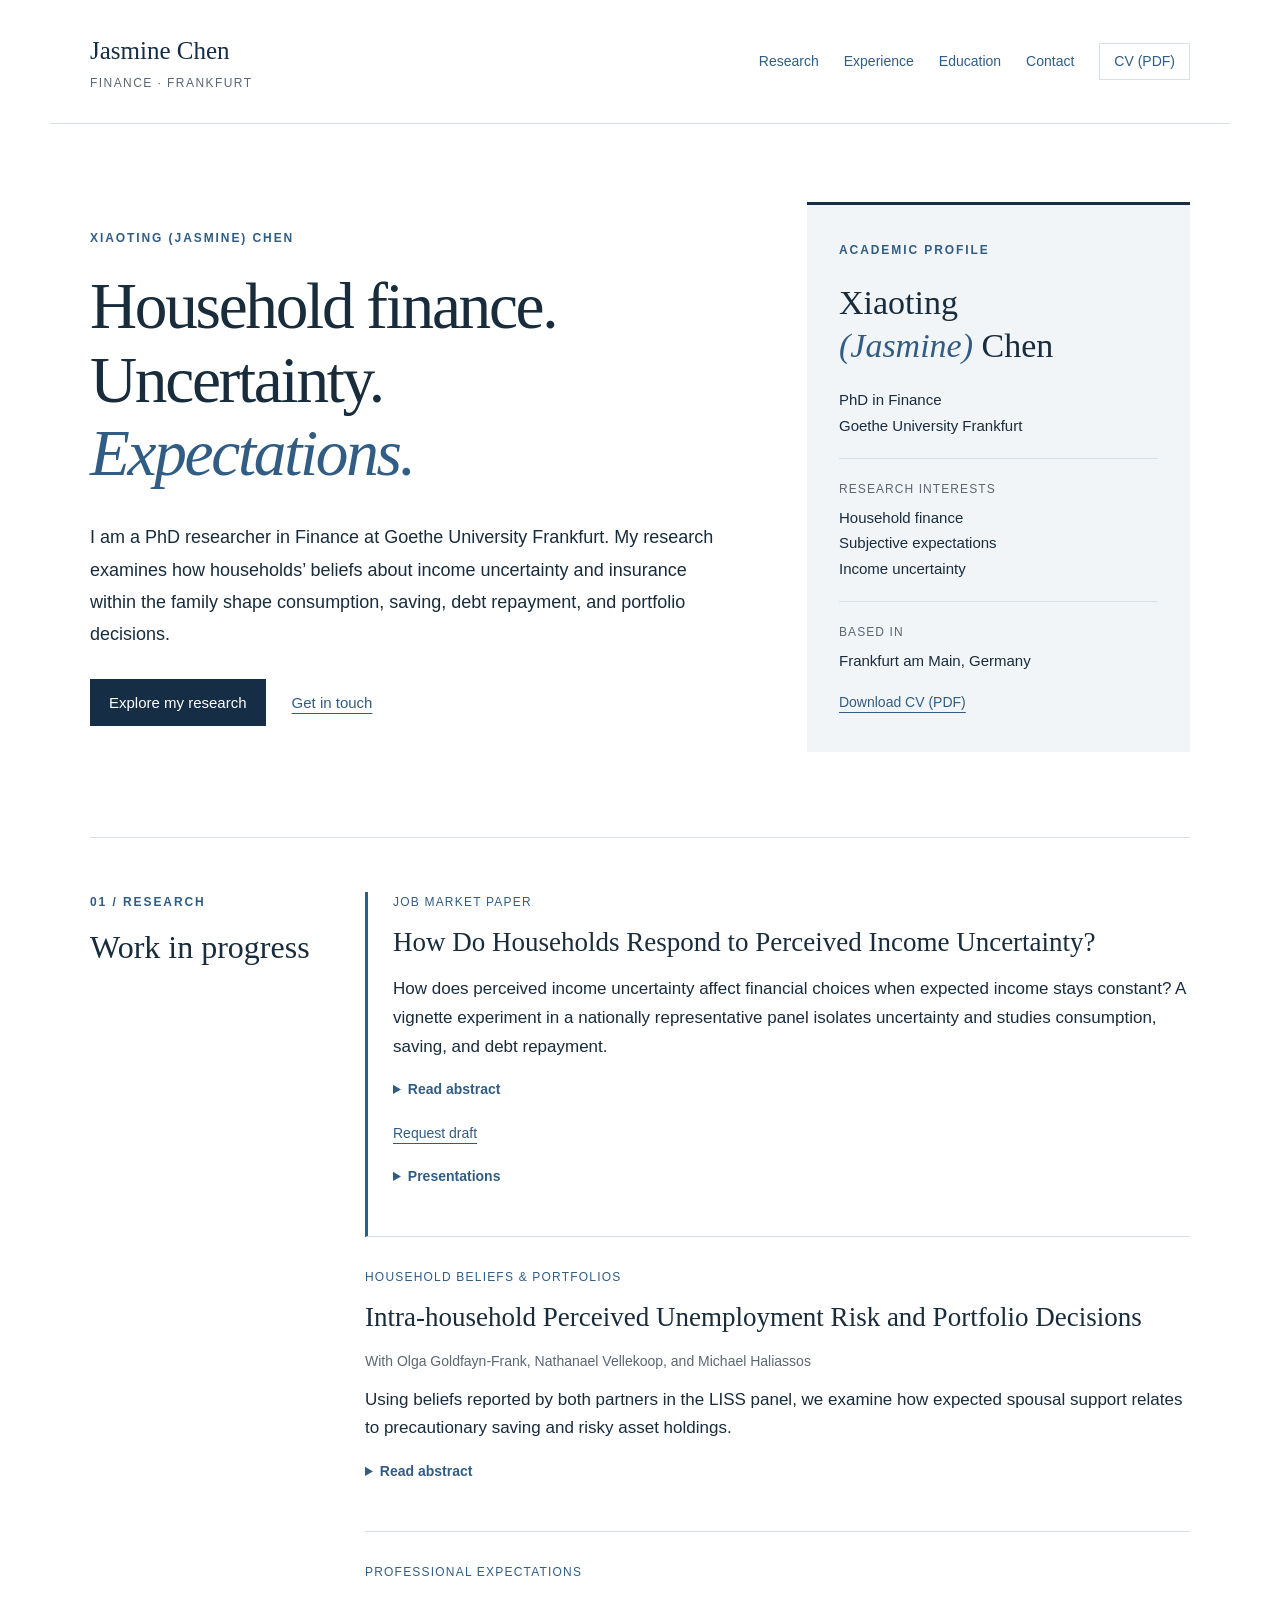
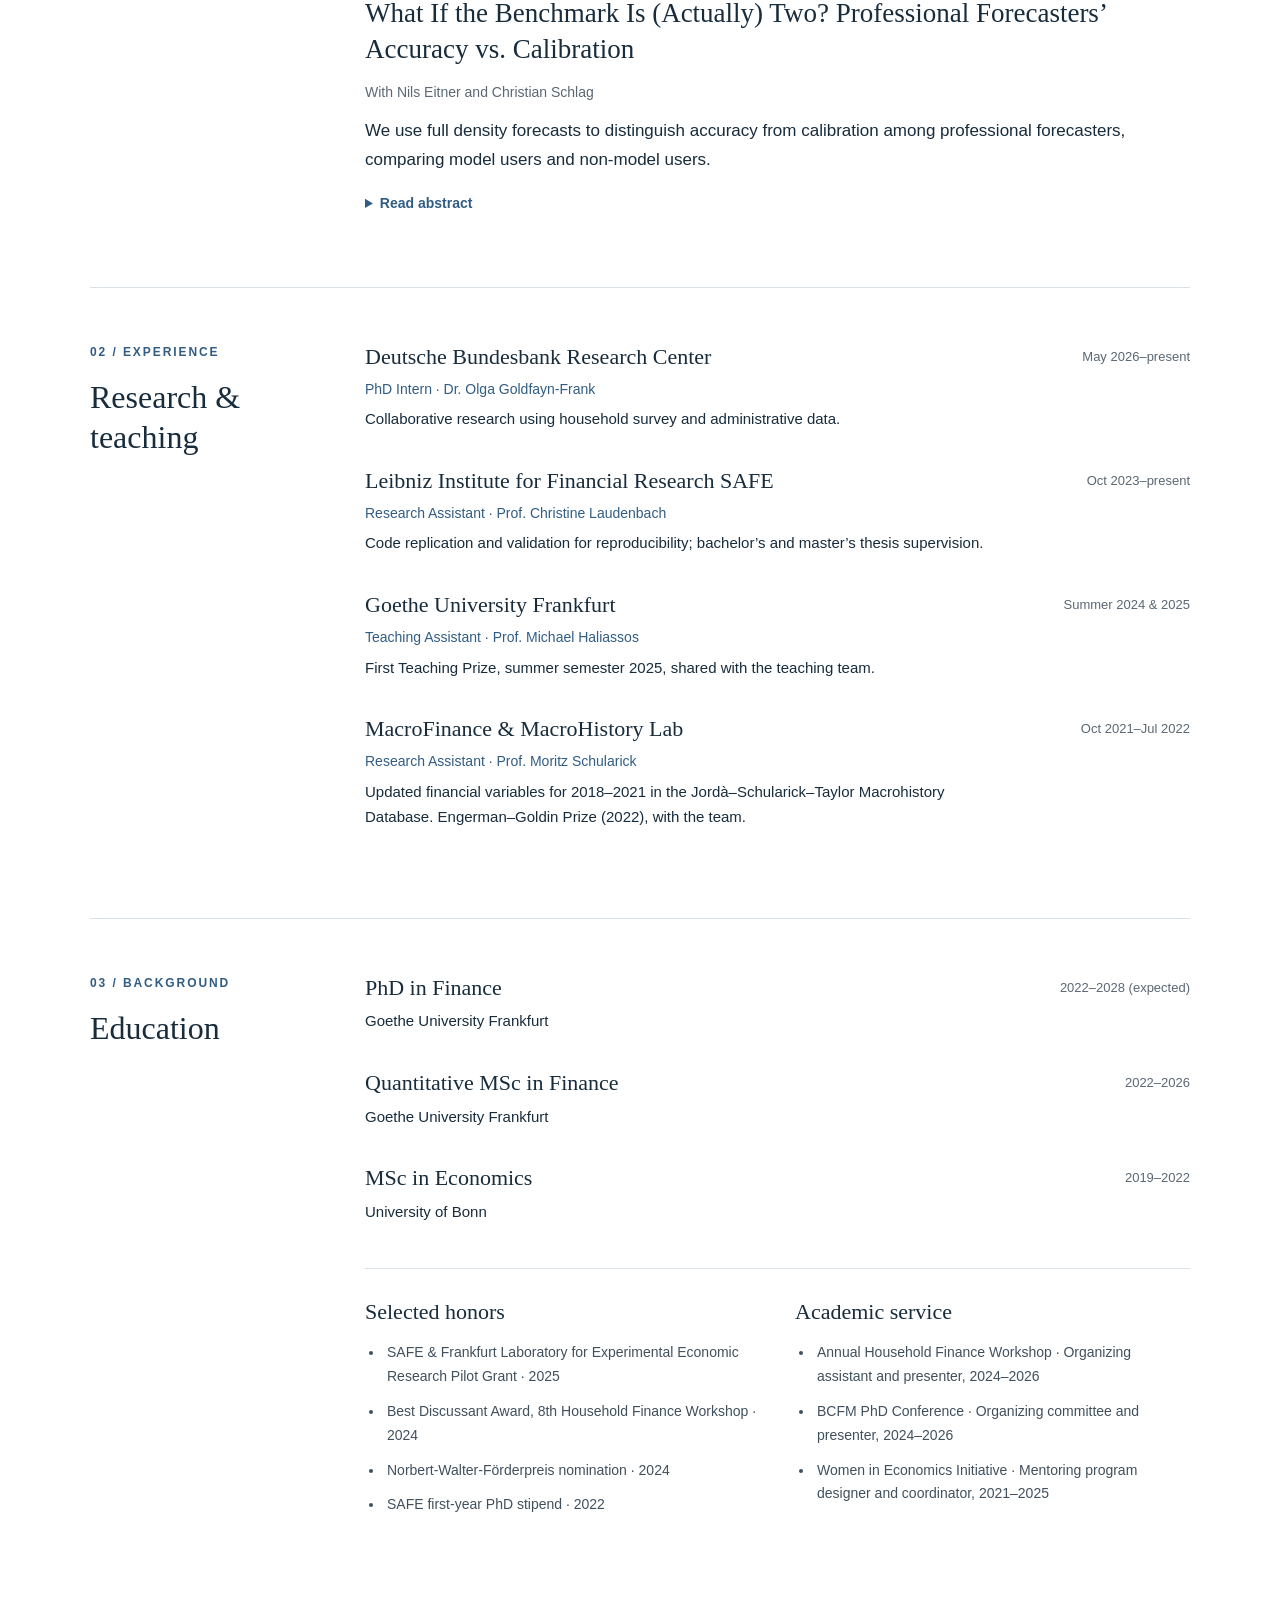
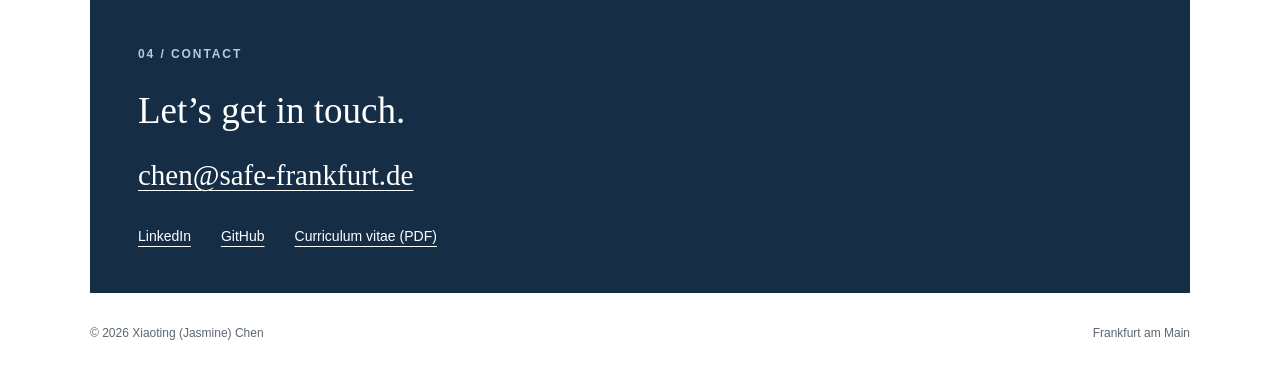
==== index.html @ 7ce4e6f2 "Publish academic personal website" ====
<!doctype html>
<html lang="en">
<head>
<meta charset="utf-8"><meta name="viewport" content="width=device-width, initial-scale=1">
<title>Xiaoting (Jasmine) Chen | Household Finance</title>
<meta name="description" content="Xiaoting (Jasmine) Chen, PhD researcher in finance at Goethe University Frankfurt. Research on household finance, income uncertainty, and expectations.">
<meta name="theme-color" content="#152e46">
<link rel="icon" type="image/svg+xml" href="data:image/svg+xml,%3Csvg xmlns='http://www.w3.org/2000/svg' viewBox='0 0 40 40'%3E%3Crect width='40' height='40' rx='4' fill='%23152e46'/%3E%3Ctext x='20' y='28' text-anchor='middle' font-family='Georgia' font-size='27' fill='white'%3EC%3C/text%3E%3C/svg%3E">
<link rel="stylesheet" href="style.css">
</head>
<body>
<a class="skip" href="#main">Skip to content</a>
<header><a class="wordmark" href="#about">Jasmine Chen<span>Finance · Frankfurt</span></a><nav aria-label="Main navigation"><a href="#research">Research</a><a href="#experience">Experience</a><a href="#education">Education</a><a href="#contact">Contact</a><a class="cv" href="Chen_Resume.pdf">CV (PDF)</a></nav></header>
<main id="main">
<section class="intro" id="about"><div class="intro-main"><p class="eyebrow">Xiaoting (Jasmine) Chen</p><h1>Household finance.<br>Uncertainty.<br><em>Expectations.</em></h1><p class="bio">I am a PhD researcher in Finance at Goethe University Frankfurt. My research examines how households’ beliefs about income uncertainty and insurance within the family shape consumption, saving, debt repayment, and portfolio decisions.</p><div class="intro-links"><a class="primary" href="#research">Explore my research</a><a href="mailto:chen@safe-frankfurt.de">Get in touch</a></div></div><aside class="profile"><p class="eyebrow">Academic profile</p><h2>Xiaoting<br><span>(Jasmine)</span> Chen</h2><p>PhD in Finance<br>Goethe University Frankfurt</p><div class="profile-divider"></div><p class="small-label">Research interests</p><p>Household finance<br>Subjective expectations<br>Income uncertainty</p><div class="profile-divider"></div><p class="small-label">Based in</p><p>Frankfurt am Main, Germany</p><a href="Chen_Resume.pdf" download>Download CV (PDF)</a></aside></section>
<section id="research" class="section"><div class="section-heading"><p class="eyebrow">01 / Research</p><h2>Work in progress</h2></div><div class="section-body">
<article class="paper featured"><p class="paper-label">Job market paper</p><h3>How Do Households Respond to Perceived Income Uncertainty?</h3><p>How does perceived income uncertainty affect financial choices when expected income stays constant? A vignette experiment in a nationally representative panel isolates uncertainty and studies consumption, saving, and debt repayment.</p><details><summary>Read abstract</summary><p>This paper studies how households’ consumption, saving, and debt repayment respond to perceived income uncertainty alone, separate from changes in expected income. A vignette experiment holds expected income constant and varies only perceived income uncertainty. Both the extensive and intensive margins of these decisions respond significantly and substantially. Precautionary saving and faster debt repayment operate as separate channels. In a within-subject design, choices respond to the current level of uncertainty rather than the path to that level. Liquidity and debt leverage are the main drivers of heterogeneous responses. The magnitude of uncertainty matters more than the ambiguity of its realization.</p></details><a class="text-link" href="mailto:chen@safe-frankfurt.de?subject=Request%20for%20job%20market%20paper">Request draft</a><details class="presentations"><summary>Presentations</summary><ul><li>SAFE Brown-bag Seminar · May 2026</li><li>4th BCFM PhD Conference · May 2026</li><li>10th Household Finance Workshop · June 2026</li><li>Frankfurt Summer School · July 2026</li><li>Deutsche Bundesbank Research Center Internal Seminar · August 2026</li><li>7th Joint Conference on Expectation Survey, BoC, NY Fed, ECB &amp; Bank of Mexico · Scheduled November 2026</li></ul></details></article>
<article class="paper"><p class="paper-label">Household beliefs &amp; portfolios</p><h3>Intra-household Perceived Unemployment Risk and Portfolio Decisions</h3><p class="authors">With Olga Goldfayn-Frank, Nathanael Vellekoop, and Michael Haliassos</p><p>Using beliefs reported by both partners in the LISS panel, we examine how expected spousal support relates to precautionary saving and risky asset holdings.</p><details><summary>Read abstract</summary><p>When a spouse can increase earnings during unemployment, theory predicts less precautionary saving and greater risk-taking. Households expecting partner support hold less liquidity, consistent with the precautionary-saving channel. However, stronger expected insurance is associated with lower risky asset holdings. Partners also exhibit an asymmetry in beliefs: individuals expect to provide more support than they expect to receive. Differences in labor market participation may leave insured households too financially constrained to take on portfolio risk. We are linking survey and administrative records to assess whether these beliefs are well-founded or systematically biased.</p></details></article>
<article class="paper"><p class="paper-label">Professional expectations</p><h3>What If the Benchmark Is (Actually) Two? Professional Forecasters’ Accuracy vs. Calibration</h3><p class="authors">With Nils Eitner and Christian Schlag</p><p>We use full density forecasts to distinguish accuracy from calibration among professional forecasters, comparing model users and non-model users.</p><details><summary>Read abstract</summary><p>Using ECB SPF data (1999–2025) and Fed SPF data (2007–2025), we evaluate forecast accuracy with the Continuous Ranked Probability Score (CRPS) and calibration with Probability Integral Transform (PIT) tests. Model users achieve better CRPS before 2019, reflecting more dispersed probability assignments, including tail risks. Non-model users concentrate probability mass and under-report uncertainty. Both groups are miscalibrated, with larger deviations among non-model users. We also propose a distributional generalization of the Coibion–Gorodnichenko (2015) regression using CRPS and Cramér distance.</p></details></article>
</div></section>
<section id="experience" class="section"><div class="section-heading"><p class="eyebrow">02 / Experience</p><h2>Research &amp;<br>teaching</h2></div><div class="section-body">
<div class="entry"><div><h3>Deutsche Bundesbank Research Center</h3><p class="role">PhD Intern · Dr. Olga Goldfayn-Frank</p><p>Collaborative research using household survey and administrative data.</p></div><p class="date">May 2026–present</p></div>
<div class="entry"><div><h3>Leibniz Institute for Financial Research SAFE</h3><p class="role">Research Assistant · Prof. Christine Laudenbach</p><p>Code replication and validation for reproducibility; bachelor’s and master’s thesis supervision.</p></div><p class="date">Oct 2023–present</p></div>
<div class="entry"><div><h3>Goethe University Frankfurt</h3><p class="role">Teaching Assistant · Prof. Michael Haliassos</p><p>First Teaching Prize, summer semester 2025, shared with the teaching team.</p></div><p class="date">Summer 2024 &amp; 2025</p></div>
<div class="entry"><div><h3>MacroFinance &amp; MacroHistory Lab</h3><p class="role">Research Assistant · Prof. Moritz Schularick</p><p>Updated financial variables for 2018–2021 in the Jordà–Schularick–Taylor Macrohistory Database. Engerman–Goldin Prize (2022), with the team.</p></div><p class="date">Oct 2021–Jul 2022</p></div>
</div></section>
<section id="education" class="section"><div class="section-heading"><p class="eyebrow">03 / Background</p><h2>Education</h2></div><div class="section-body"><div class="entry"><div><h3>PhD in Finance</h3><p>Goethe University Frankfurt</p></div><p class="date">2022–2028 (expected)</p></div><div class="entry"><div><h3>Quantitative MSc in Finance</h3><p>Goethe University Frankfurt</p></div><p class="date">2022–2026</p></div><div class="entry"><div><h3>MSc in Economics</h3><p>University of Bonn</p></div><p class="date">2019–2022</p></div>
<div class="background-grid"><div><h3>Selected honors</h3><ul><li>SAFE &amp; Frankfurt Laboratory for Experimental Economic Research Pilot Grant · 2025</li><li>Best Discussant Award, 8th Household Finance Workshop · 2024</li><li>Norbert-Walter-Förderpreis nomination · 2024</li><li>SAFE first-year PhD stipend · 2022</li></ul></div><div><h3>Academic service</h3><ul><li>Annual Household Finance Workshop · Organizing assistant and presenter, 2024–2026</li><li>BCFM PhD Conference · Organizing committee and presenter, 2024–2026</li><li>Women in Economics Initiative · Mentoring program designer and coordinator, 2021–2025</li></ul></div></div></div></section>
<section id="contact" class="contact"><p class="eyebrow">04 / Contact</p><h2>Let’s get in touch.</h2><a class="email" href="mailto:chen@safe-frankfurt.de">chen@safe-frankfurt.de</a><div class="contact-links"><a href="https://www.linkedin.com/in/jasminechen1211/">LinkedIn</a><a href="https://github.com/JCGH1211">GitHub</a><a href="Chen_Resume.pdf">Curriculum vitae (PDF)</a></div></section>
</main><footer><span>© 2026 Xiaoting (Jasmine) Chen</span><span>Frankfurt am Main</span></footer>
</body></html>
---- style.css ----
:root{--ink:#182c3c;--navy:#152e46;--blue:#315d84;--muted:#5b6773;--line:#d9e1e7;--wash:#f2f5f8;--white:#fff}*{box-sizing:border-box}html{scroll-behavior:smooth;scroll-padding-top:30px}body{margin:0;color:var(--ink);background:var(--white);font-family:-apple-system,BlinkMacSystemFont,"Segoe UI",sans-serif;font-size:17px;line-height:1.7}a{color:var(--blue);text-decoration-thickness:1px;text-underline-offset:5px}a:hover{color:#081b2e}a:focus-visible,summary:focus-visible{outline:3px solid #bd7d2e;outline-offset:5px}header,main,footer{max-width:1180px;margin:auto}header{display:flex;justify-content:space-between;align-items:center;padding:30px 40px;border-bottom:1px solid var(--line);gap:28px}.wordmark{font-family:Georgia,serif;font-size:25px;color:var(--navy);text-decoration:none;white-space:nowrap}.wordmark span{display:block;font-family:Arial,sans-serif;font-size:12px;letter-spacing:.12em;text-transform:uppercase;color:var(--muted)}nav{display:flex;align-items:center;gap:25px;flex-wrap:wrap}nav a{font-size:14px;text-decoration:none}.cv{border:1px solid var(--line);padding:6px 14px}main{padding:0 40px}.intro{display:grid;grid-template-columns:minmax(0,1.65fr) minmax(250px,1fr);gap:85px;padding:78px 0 85px;align-items:center}.eyebrow{font-size:12px;letter-spacing:.16em;text-transform:uppercase;font-weight:600;margin:0 0 22px;color:var(--blue)}h1,h2,h3{font-family:Georgia,"Times New Roman",serif;font-weight:400}h1{font-size:clamp(42px,5.1vw,66px);line-height:1.13;letter-spacing:-.035em;margin:0 0 30px}h1 em{color:var(--blue);font-weight:400}.bio{font-size:18px;line-height:1.8;max-width:650px;margin:0 0 28px}.intro-links{display:flex;gap:26px;align-items:center;font-size:15px;flex-wrap:wrap}.primary{background:var(--navy);color:white;padding:11px 19px;text-decoration:none}.primary:hover{background:#284d6b;color:white}.profile{background:var(--wash);padding:35px 32px;border-top:3px solid var(--navy)}.profile h2{font-size:34px;line-height:1.25;margin:0 0 20px}.profile h2 span{font-style:italic;color:var(--blue)}.profile p{font-size:15px}.profile .eyebrow,.profile .small-label{font-size:12px}.small-label{text-transform:uppercase;letter-spacing:.09em;color:var(--muted);margin-bottom:5px}.small-label+p{margin-top:0}.profile-divider{height:1px;background:var(--line);margin:20px 0}.profile>a{font-size:14px}.section{display:grid;grid-template-columns:230px minmax(0,1fr);gap:45px;border-top:1px solid var(--line);padding:54px 0}.section-heading h2{font-size:32px;line-height:1.25;margin:0}.section-heading .eyebrow{margin-bottom:15px}.paper{padding:30px 0;border-bottom:1px solid var(--line)}.paper:first-child{padding-top:0}.paper:last-child{border:0;padding-bottom:0}.paper h3{font-size:27px;line-height:1.35;margin:6px 0 14px}.paper p{margin:12px 0}.paper .paper-label{font-family:Arial,sans-serif;text-transform:uppercase;font-size:12px;letter-spacing:.1em;color:var(--blue);margin-top:0}.paper .authors{font-size:14px;color:var(--muted)}.featured{padding-left:25px!important;border-left:3px solid var(--blue)}details{margin:17px 0;font-size:16px}summary{cursor:pointer;width:fit-content;color:var(--blue);font-size:14px;font-weight:600}details[open] summary{margin-bottom:12px}details p{color:#41505d}.text-link{font-size:14px}.presentations ul{font-size:14px}.entry{display:flex;justify-content:space-between;gap:30px;margin-bottom:29px}.entry h3,.background-grid h3{font-size:22px;line-height:1.4;margin:0 0 5px}.entry p{margin:5px 0;font-size:15px}.entry .role{color:var(--blue);font-size:14px}.entry .date{min-width:155px;text-align:right;font-size:13px;color:var(--muted);margin-top:4px}.background-grid{display:grid;grid-template-columns:1fr 1fr;gap:35px;border-top:1px solid var(--line);padding-top:28px;margin-top:38px}ul{padding-left:19px}li{padding-left:3px;margin-bottom:11px}.background-grid ul{font-size:14px;color:#41505d}.contact{background:var(--navy);color:white;padding:44px 48px;margin:15px 0 0}.contact .eyebrow{color:#b8cadb}.contact h2{font-size:37px;line-height:1.3;margin:0 0 16px}.contact a{color:white}.email{font-family:Georgia,serif;font-size:clamp(19px,3vw,29px);overflow-wrap:anywhere}.contact-links{display:flex;gap:30px;flex-wrap:wrap;margin-top:25px;font-size:14px}footer{padding:30px 40px;display:flex;justify-content:space-between;font-size:12px;color:var(--muted)}.skip{position:absolute;top:-100px;left:15px;background:white;padding:12px;z-index:10}.skip:focus{top:10px}@media(max-width:850px){header{align-items:flex-start}nav{gap:14px}.intro{gap:35px}.section{grid-template-columns:170px minmax(0,1fr);gap:25px}.entry{display:block}.entry .date{text-align:left}.background-grid{grid-template-columns:1fr}}@media(max-width:620px){body{font-size:16px}header{display:block;padding:22px}nav{margin-top:18px;gap:16px}nav a{font-size:14px}main{padding:0 22px}.intro{grid-template-columns:1fr;padding:42px 0;gap:35px}h1{font-size:45px}.bio{font-size:17px}.profile{padding:26px}.profile h2 br{display:none}.profile h2{font-size:29px}.section{grid-template-columns:1fr;gap:26px;padding:36px 0}.section-heading h2{font-size:30px}.section-heading h2 br{display:none}.paper h3{font-size:24px}.contact{padding:30px 25px}.contact-links{gap:20px}footer{padding:25px 22px;gap:15px;flex-wrap:wrap}}@media(prefers-reduced-motion:reduce){html{scroll-behavior:auto}}@media print{header nav,.intro-links,.contact-links,.skip{display:none}header,main,footer{max-width:none}main{padding:0}body{font-size:11pt}.intro{padding:25px 0;gap:25px}h1{font-size:32pt}.section{grid-template-columns:140px 1fr;padding:20px 0;gap:20px}.contact{background:white;color:var(--ink);border-top:1px solid var(--line);padding:20px 0}.contact a{color:var(--ink)}details:not([open]){display:none}.paper,.entry{break-inside:avoid}}
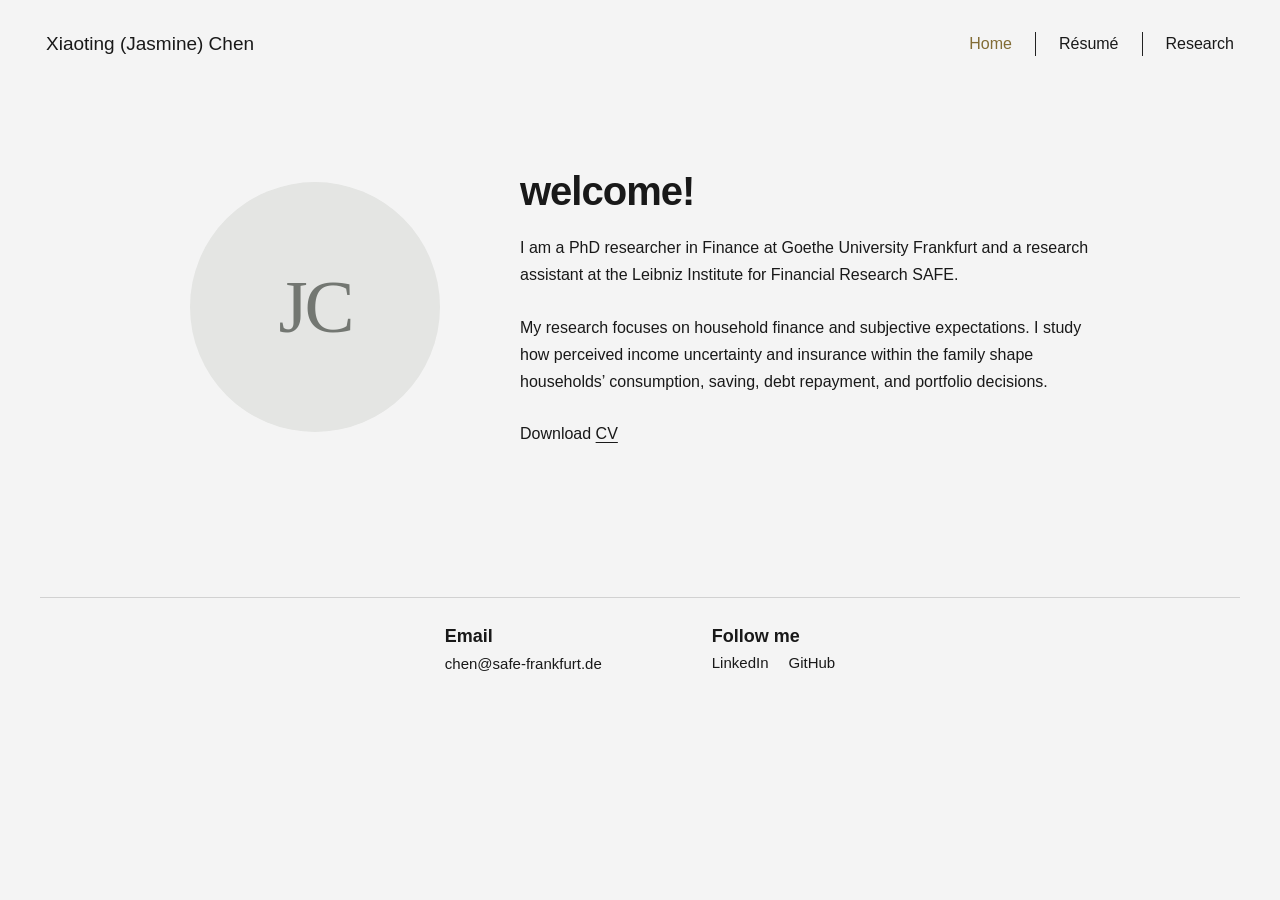
==== commit c363b958: "Restructure private website draft into Home, Résumé, and Research" ====
--- a/index.html
+++ b/index.html
@@ -4,28 +4,8 @@
 <meta charset="utf-8"><meta name="viewport" content="width=device-width, initial-scale=1">
 <title>Xiaoting (Jasmine) Chen | Household Finance</title>
 <meta name="description" content="Xiaoting (Jasmine) Chen, PhD researcher in finance at Goethe University Frankfurt. Research on household finance, income uncertainty, and expectations.">
-<meta name="theme-color" content="#152e46">
+<meta name="theme-color" content="#f4f4f4">
 <link rel="icon" type="image/svg+xml" href="data:image/svg+xml,%3Csvg xmlns='http://www.w3.org/2000/svg' viewBox='0 0 40 40'%3E%3Crect width='40' height='40' rx='4' fill='%23152e46'/%3E%3Ctext x='20' y='28' text-anchor='middle' font-family='Georgia' font-size='27' fill='white'%3EC%3C/text%3E%3C/svg%3E">
 <link rel="stylesheet" href="style.css">
 </head>
-<body>
-<a class="skip" href="#main">Skip to content</a>
-<header><a class="wordmark" href="#about">Jasmine Chen<span>Finance · Frankfurt</span></a><nav aria-label="Main navigation"><a href="#research">Research</a><a href="#experience">Experience</a><a href="#education">Education</a><a href="#contact">Contact</a><a class="cv" href="Chen_Resume.pdf">CV (PDF)</a></nav></header>
-<main id="main">
-<section class="intro" id="about"><div class="intro-main"><p class="eyebrow">Xiaoting (Jasmine) Chen</p><h1>Household finance.<br>Uncertainty.<br><em>Expectations.</em></h1><p class="bio">I am a PhD researcher in Finance at Goethe University Frankfurt. My research examines how households’ beliefs about income uncertainty and insurance within the family shape consumption, saving, debt repayment, and portfolio decisions.</p><div class="intro-links"><a class="primary" href="#research">Explore my research</a><a href="mailto:chen@safe-frankfurt.de">Get in touch</a></div></div><aside class="profile"><p class="eyebrow">Academic profile</p><h2>Xiaoting<br><span>(Jasmine)</span> Chen</h2><p>PhD in Finance<br>Goethe University Frankfurt</p><div class="profile-divider"></div><p class="small-label">Research interests</p><p>Household finance<br>Subjective expectations<br>Income uncertainty</p><div class="profile-divider"></div><p class="small-label">Based in</p><p>Frankfurt am Main, Germany</p><a href="Chen_Resume.pdf" download>Download CV (PDF)</a></aside></section>
-<section id="research" class="section"><div class="section-heading"><p class="eyebrow">01 / Research</p><h2>Work in progress</h2></div><div class="section-body">
-<article class="paper featured"><p class="paper-label">Job market paper</p><h3>How Do Households Respond to Perceived Income Uncertainty?</h3><p>How does perceived income uncertainty affect financial choices when expected income stays constant? A vignette experiment in a nationally representative panel isolates uncertainty and studies consumption, saving, and debt repayment.</p><details><summary>Read abstract</summary><p>This paper studies how households’ consumption, saving, and debt repayment respond to perceived income uncertainty alone, separate from changes in expected income. A vignette experiment holds expected income constant and varies only perceived income uncertainty. Both the extensive and intensive margins of these decisions respond significantly and substantially. Precautionary saving and faster debt repayment operate as separate channels. In a within-subject design, choices respond to the current level of uncertainty rather than the path to that level. Liquidity and debt leverage are the main drivers of heterogeneous responses. The magnitude of uncertainty matters more than the ambiguity of its realization.</p></details><a class="text-link" href="mailto:chen@safe-frankfurt.de?subject=Request%20for%20job%20market%20paper">Request draft</a><details class="presentations"><summary>Presentations</summary><ul><li>SAFE Brown-bag Seminar · May 2026</li><li>4th BCFM PhD Conference · May 2026</li><li>10th Household Finance Workshop · June 2026</li><li>Frankfurt Summer School · July 2026</li><li>Deutsche Bundesbank Research Center Internal Seminar · August 2026</li><li>7th Joint Conference on Expectation Survey, BoC, NY Fed, ECB &amp; Bank of Mexico · Scheduled November 2026</li></ul></details></article>
-<article class="paper"><p class="paper-label">Household beliefs &amp; portfolios</p><h3>Intra-household Perceived Unemployment Risk and Portfolio Decisions</h3><p class="authors">With Olga Goldfayn-Frank, Nathanael Vellekoop, and Michael Haliassos</p><p>Using beliefs reported by both partners in the LISS panel, we examine how expected spousal support relates to precautionary saving and risky asset holdings.</p><details><summary>Read abstract</summary><p>When a spouse can increase earnings during unemployment, theory predicts less precautionary saving and greater risk-taking. Households expecting partner support hold less liquidity, consistent with the precautionary-saving channel. However, stronger expected insurance is associated with lower risky asset holdings. Partners also exhibit an asymmetry in beliefs: individuals expect to provide more support than they expect to receive. Differences in labor market participation may leave insured households too financially constrained to take on portfolio risk. We are linking survey and administrative records to assess whether these beliefs are well-founded or systematically biased.</p></details></article>
-<article class="paper"><p class="paper-label">Professional expectations</p><h3>What If the Benchmark Is (Actually) Two? Professional Forecasters’ Accuracy vs. Calibration</h3><p class="authors">With Nils Eitner and Christian Schlag</p><p>We use full density forecasts to distinguish accuracy from calibration among professional forecasters, comparing model users and non-model users.</p><details><summary>Read abstract</summary><p>Using ECB SPF data (1999–2025) and Fed SPF data (2007–2025), we evaluate forecast accuracy with the Continuous Ranked Probability Score (CRPS) and calibration with Probability Integral Transform (PIT) tests. Model users achieve better CRPS before 2019, reflecting more dispersed probability assignments, including tail risks. Non-model users concentrate probability mass and under-report uncertainty. Both groups are miscalibrated, with larger deviations among non-model users. We also propose a distributional generalization of the Coibion–Gorodnichenko (2015) regression using CRPS and Cramér distance.</p></details></article>
-</div></section>
-<section id="experience" class="section"><div class="section-heading"><p class="eyebrow">02 / Experience</p><h2>Research &amp;<br>teaching</h2></div><div class="section-body">
-<div class="entry"><div><h3>Deutsche Bundesbank Research Center</h3><p class="role">PhD Intern · Dr. Olga Goldfayn-Frank</p><p>Collaborative research using household survey and administrative data.</p></div><p class="date">May 2026–present</p></div>
-<div class="entry"><div><h3>Leibniz Institute for Financial Research SAFE</h3><p class="role">Research Assistant · Prof. Christine Laudenbach</p><p>Code replication and validation for reproducibility; bachelor’s and master’s thesis supervision.</p></div><p class="date">Oct 2023–present</p></div>
-<div class="entry"><div><h3>Goethe University Frankfurt</h3><p class="role">Teaching Assistant · Prof. Michael Haliassos</p><p>First Teaching Prize, summer semester 2025, shared with the teaching team.</p></div><p class="date">Summer 2024 &amp; 2025</p></div>
-<div class="entry"><div><h3>MacroFinance &amp; MacroHistory Lab</h3><p class="role">Research Assistant · Prof. Moritz Schularick</p><p>Updated financial variables for 2018–2021 in the Jordà–Schularick–Taylor Macrohistory Database. Engerman–Goldin Prize (2022), with the team.</p></div><p class="date">Oct 2021–Jul 2022</p></div>
-</div></section>
-<section id="education" class="section"><div class="section-heading"><p class="eyebrow">03 / Background</p><h2>Education</h2></div><div class="section-body"><div class="entry"><div><h3>PhD in Finance</h3><p>Goethe University Frankfurt</p></div><p class="date">2022–2028 (expected)</p></div><div class="entry"><div><h3>Quantitative MSc in Finance</h3><p>Goethe University Frankfurt</p></div><p class="date">2022–2026</p></div><div class="entry"><div><h3>MSc in Economics</h3><p>University of Bonn</p></div><p class="date">2019–2022</p></div>
-<div class="background-grid"><div><h3>Selected honors</h3><ul><li>SAFE &amp; Frankfurt Laboratory for Experimental Economic Research Pilot Grant · 2025</li><li>Best Discussant Award, 8th Household Finance Workshop · 2024</li><li>Norbert-Walter-Förderpreis nomination · 2024</li><li>SAFE first-year PhD stipend · 2022</li></ul></div><div><h3>Academic service</h3><ul><li>Annual Household Finance Workshop · Organizing assistant and presenter, 2024–2026</li><li>BCFM PhD Conference · Organizing committee and presenter, 2024–2026</li><li>Women in Economics Initiative · Mentoring program designer and coordinator, 2021–2025</li></ul></div></div></div></section>
-<section id="contact" class="contact"><p class="eyebrow">04 / Contact</p><h2>Let’s get in touch.</h2><a class="email" href="mailto:chen@safe-frankfurt.de">chen@safe-frankfurt.de</a><div class="contact-links"><a href="https://www.linkedin.com/in/jasminechen1211/">LinkedIn</a><a href="https://github.com/JCGH1211">GitHub</a><a href="Chen_Resume.pdf">Curriculum vitae (PDF)</a></div></section>
-</main><footer><span>© 2026 Xiaoting (Jasmine) Chen</span><span>Frankfurt am Main</span></footer>
-</body></html>
+<body><a class="skip" href="#main">Skip to content</a><header><a class="wordmark" href="index.html">Xiaoting (Jasmine) Chen</a><nav aria-label="Main navigation"><a href="index.html" aria-current="page">Home</a><a href="resume.html">Résumé</a><a href="research.html">Research</a></nav></header><main id="main" class="home"><div class="portrait" aria-label="Jasmine Chen initials; portrait to be added"><span>JC</span></div><section class="welcome"><h1>welcome!</h1><p>I am a PhD researcher in Finance at Goethe University Frankfurt and a research assistant at the Leibniz Institute for Financial Research SAFE.</p><p>My research focuses on household finance and subjective expectations. I study how perceived income uncertainty and insurance within the family shape households’ consumption, saving, debt repayment, and portfolio decisions.</p><p class="download">Download <a href="Chen_Resume.pdf">CV</a></p></section></main><footer><div><h2>Email</h2><a href="mailto:chen@safe-frankfurt.de">chen@safe-frankfurt.de</a></div><div><h2>Follow me</h2><div class="social"><a href="https://www.linkedin.com/in/jasminechen1211/">LinkedIn</a><a href="https://github.com/JCGH1211">GitHub</a></div></div></footer></body></html>
--- a/style.css
+++ b/style.css
@@ -1 +1 @@
-:root{--ink:#182c3c;--navy:#152e46;--blue:#315d84;--muted:#5b6773;--line:#d9e1e7;--wash:#f2f5f8;--white:#fff}*{box-sizing:border-box}html{scroll-behavior:smooth;scroll-padding-top:30px}body{margin:0;color:var(--ink);background:var(--white);font-family:-apple-system,BlinkMacSystemFont,"Segoe UI",sans-serif;font-size:17px;line-height:1.7}a{color:var(--blue);text-decoration-thickness:1px;text-underline-offset:5px}a:hover{color:#081b2e}a:focus-visible,summary:focus-visible{outline:3px solid #bd7d2e;outline-offset:5px}header,main,footer{max-width:1180px;margin:auto}header{display:flex;justify-content:space-between;align-items:center;padding:30px 40px;border-bottom:1px solid var(--line);gap:28px}.wordmark{font-family:Georgia,serif;font-size:25px;color:var(--navy);text-decoration:none;white-space:nowrap}.wordmark span{display:block;font-family:Arial,sans-serif;font-size:12px;letter-spacing:.12em;text-transform:uppercase;color:var(--muted)}nav{display:flex;align-items:center;gap:25px;flex-wrap:wrap}nav a{font-size:14px;text-decoration:none}.cv{border:1px solid var(--line);padding:6px 14px}main{padding:0 40px}.intro{display:grid;grid-template-columns:minmax(0,1.65fr) minmax(250px,1fr);gap:85px;padding:78px 0 85px;align-items:center}.eyebrow{font-size:12px;letter-spacing:.16em;text-transform:uppercase;font-weight:600;margin:0 0 22px;color:var(--blue)}h1,h2,h3{font-family:Georgia,"Times New Roman",serif;font-weight:400}h1{font-size:clamp(42px,5.1vw,66px);line-height:1.13;letter-spacing:-.035em;margin:0 0 30px}h1 em{color:var(--blue);font-weight:400}.bio{font-size:18px;line-height:1.8;max-width:650px;margin:0 0 28px}.intro-links{display:flex;gap:26px;align-items:center;font-size:15px;flex-wrap:wrap}.primary{background:var(--navy);color:white;padding:11px 19px;text-decoration:none}.primary:hover{background:#284d6b;color:white}.profile{background:var(--wash);padding:35px 32px;border-top:3px solid var(--navy)}.profile h2{font-size:34px;line-height:1.25;margin:0 0 20px}.profile h2 span{font-style:italic;color:var(--blue)}.profile p{font-size:15px}.profile .eyebrow,.profile .small-label{font-size:12px}.small-label{text-transform:uppercase;letter-spacing:.09em;color:var(--muted);margin-bottom:5px}.small-label+p{margin-top:0}.profile-divider{height:1px;background:var(--line);margin:20px 0}.profile>a{font-size:14px}.section{display:grid;grid-template-columns:230px minmax(0,1fr);gap:45px;border-top:1px solid var(--line);padding:54px 0}.section-heading h2{font-size:32px;line-height:1.25;margin:0}.section-heading .eyebrow{margin-bottom:15px}.paper{padding:30px 0;border-bottom:1px solid var(--line)}.paper:first-child{padding-top:0}.paper:last-child{border:0;padding-bottom:0}.paper h3{font-size:27px;line-height:1.35;margin:6px 0 14px}.paper p{margin:12px 0}.paper .paper-label{font-family:Arial,sans-serif;text-transform:uppercase;font-size:12px;letter-spacing:.1em;color:var(--blue);margin-top:0}.paper .authors{font-size:14px;color:var(--muted)}.featured{padding-left:25px!important;border-left:3px solid var(--blue)}details{margin:17px 0;font-size:16px}summary{cursor:pointer;width:fit-content;color:var(--blue);font-size:14px;font-weight:600}details[open] summary{margin-bottom:12px}details p{color:#41505d}.text-link{font-size:14px}.presentations ul{font-size:14px}.entry{display:flex;justify-content:space-between;gap:30px;margin-bottom:29px}.entry h3,.background-grid h3{font-size:22px;line-height:1.4;margin:0 0 5px}.entry p{margin:5px 0;font-size:15px}.entry .role{color:var(--blue);font-size:14px}.entry .date{min-width:155px;text-align:right;font-size:13px;color:var(--muted);margin-top:4px}.background-grid{display:grid;grid-template-columns:1fr 1fr;gap:35px;border-top:1px solid var(--line);padding-top:28px;margin-top:38px}ul{padding-left:19px}li{padding-left:3px;margin-bottom:11px}.background-grid ul{font-size:14px;color:#41505d}.contact{background:var(--navy);color:white;padding:44px 48px;margin:15px 0 0}.contact .eyebrow{color:#b8cadb}.contact h2{font-size:37px;line-height:1.3;margin:0 0 16px}.contact a{color:white}.email{font-family:Georgia,serif;font-size:clamp(19px,3vw,29px);overflow-wrap:anywhere}.contact-links{display:flex;gap:30px;flex-wrap:wrap;margin-top:25px;font-size:14px}footer{padding:30px 40px;display:flex;justify-content:space-between;font-size:12px;color:var(--muted)}.skip{position:absolute;top:-100px;left:15px;background:white;padding:12px;z-index:10}.skip:focus{top:10px}@media(max-width:850px){header{align-items:flex-start}nav{gap:14px}.intro{gap:35px}.section{grid-template-columns:170px minmax(0,1fr);gap:25px}.entry{display:block}.entry .date{text-align:left}.background-grid{grid-template-columns:1fr}}@media(max-width:620px){body{font-size:16px}header{display:block;padding:22px}nav{margin-top:18px;gap:16px}nav a{font-size:14px}main{padding:0 22px}.intro{grid-template-columns:1fr;padding:42px 0;gap:35px}h1{font-size:45px}.bio{font-size:17px}.profile{padding:26px}.profile h2 br{display:none}.profile h2{font-size:29px}.section{grid-template-columns:1fr;gap:26px;padding:36px 0}.section-heading h2{font-size:30px}.section-heading h2 br{display:none}.paper h3{font-size:24px}.contact{padding:30px 25px}.contact-links{gap:20px}footer{padding:25px 22px;gap:15px;flex-wrap:wrap}}@media(prefers-reduced-motion:reduce){html{scroll-behavior:auto}}@media print{header nav,.intro-links,.contact-links,.skip{display:none}header,main,footer{max-width:none}main{padding:0}body{font-size:11pt}.intro{padding:25px 0;gap:25px}h1{font-size:32pt}.section{grid-template-columns:140px 1fr;padding:20px 0;gap:20px}.contact{background:white;color:var(--ink);border-top:1px solid var(--line);padding:20px 0}.contact a{color:var(--ink)}details:not([open]){display:none}.paper,.entry{break-inside:avoid}}
+:root{color-scheme:light;--bg:#f4f4f4;--ink:#191919;--muted:#5b5b5b;--accent:#826c35}*{box-sizing:border-box}body{margin:0;background:var(--bg);color:var(--ink);font-family:"Avenir Next",Avenir,"Segoe UI",Arial,sans-serif;font-size:16px;line-height:1.65;font-weight:400}a{color:inherit;text-underline-offset:3px}a:hover{color:var(--accent)}a:focus-visible,summary:focus-visible{outline:2px solid var(--accent);outline-offset:5px}header{max-width:1400px;padding:28px 46px;display:flex;justify-content:space-between;align-items:center;gap:30px;margin:auto}.wordmark{text-decoration:none;font-size:19px;font-weight:400}nav{display:flex;align-items:center}nav a{padding:0 23px;border-left:1px solid #222;text-decoration:none;font-size:16px;line-height:1.5}nav a:first-child{border:0}nav a:last-child{padding-right:0}nav a[aria-current=page]{color:var(--accent)}main{max-width:980px;margin:auto}.home{min-height:480px;display:grid;grid-template-columns:280px minmax(0,1fr);align-items:center;gap:65px;padding:50px 25px 90px}.portrait{width:250px;height:250px;border-radius:50%;background:#e4e5e3;display:grid;place-items:center;justify-self:center;color:#737772}.portrait span{font-family:Georgia,serif;font-size:75px;font-weight:400;letter-spacing:-.04em}.welcome h1{font-size:40px;line-height:1.2;margin:0 0 19px;letter-spacing:-.025em}.welcome p{margin:0 0 25px;line-height:1.7}.welcome .download{margin-top:25px;margin-bottom:0}footer{border-top:1px solid #d1d1d1;max-width:1200px;margin:30px auto 0;padding:27px 25px 52px;display:flex;justify-content:center;gap:110px}footer h2{font-size:18px;line-height:1.3;margin:0 0 2px;font-weight:650}footer a{font-size:15px;text-decoration:none}.social{display:flex;gap:20px}.document{padding:35px 25px 60px;min-height:480px}.document h1{font-size:30px;line-height:1.2;margin:0 0 25px;font-weight:600}.section-label{font-size:19px;font-weight:500;margin:0 0 27px;color:var(--muted)}.paper{margin-bottom:46px}.paper h3{font-size:19px;line-height:1.5;margin:0 0 5px;font-weight:600;text-decoration:underline;text-decoration-thickness:1px;text-underline-offset:3px}.paper-label{font-size:14px;font-style:italic;color:var(--muted);margin:0 0 5px}.authors{margin:0 0 12px;font-style:italic;font-size:15px}.paper p{line-height:1.6}details{margin:18px 0}summary{font-size:14px;cursor:pointer;width:fit-content;color:var(--muted)}details p{margin:10px 0}.text-link{font-size:15px}.presentations ul{font-size:14px}.resume-download{margin:-8px 0 42px}.section-heading h2{font-size:23px;font-weight:550;line-height:1.4;margin:30px 0 22px}.entry{display:flex;gap:25px;justify-content:space-between;margin:0 0 26px}.entry h3,.background-grid h3{font-size:17px;font-weight:600;margin:0 0 4px}.entry p{margin:3px 0;font-size:15px}.entry .role{font-style:italic}.entry .date{white-space:nowrap;color:var(--muted);font-size:14px}.background-grid{display:grid;grid-template-columns:1fr 1fr;gap:45px;margin-top:30px}ul{padding-left:20px}li{margin:6px 0}.background-grid li{font-size:15px}.skip{position:absolute;left:15px;top:-100px;background:white;padding:10px}.skip:focus{top:10px}@media(min-width:1400px){.home{min-height:560px}footer{margin-top:50px}}@media(max-width:760px){header{padding:24px;flex-direction:column;gap:18px}.wordmark{font-size:21px}nav a{padding:0 20px}nav a:last-child{padding-right:20px}.home{grid-template-columns:1fr;gap:32px;padding:35px 28px 45px;max-width:570px}.portrait{width:190px;height:190px}.portrait span{font-size:60px}.welcome h1{font-size:35px}.document{padding:30px 25px}.entry{display:block}.entry .date{white-space:normal}.background-grid{grid-template-columns:1fr;gap:22px}footer{margin:20px 24px 0;gap:35px;flex-wrap:wrap;justify-content:flex-start;padding:24px 0 35px}}@media print{body{background:white}header nav,.skip{display:none}.document{padding:15px}footer{margin:0}.paper,.entry{break-inside:avoid}summary{display:none}}
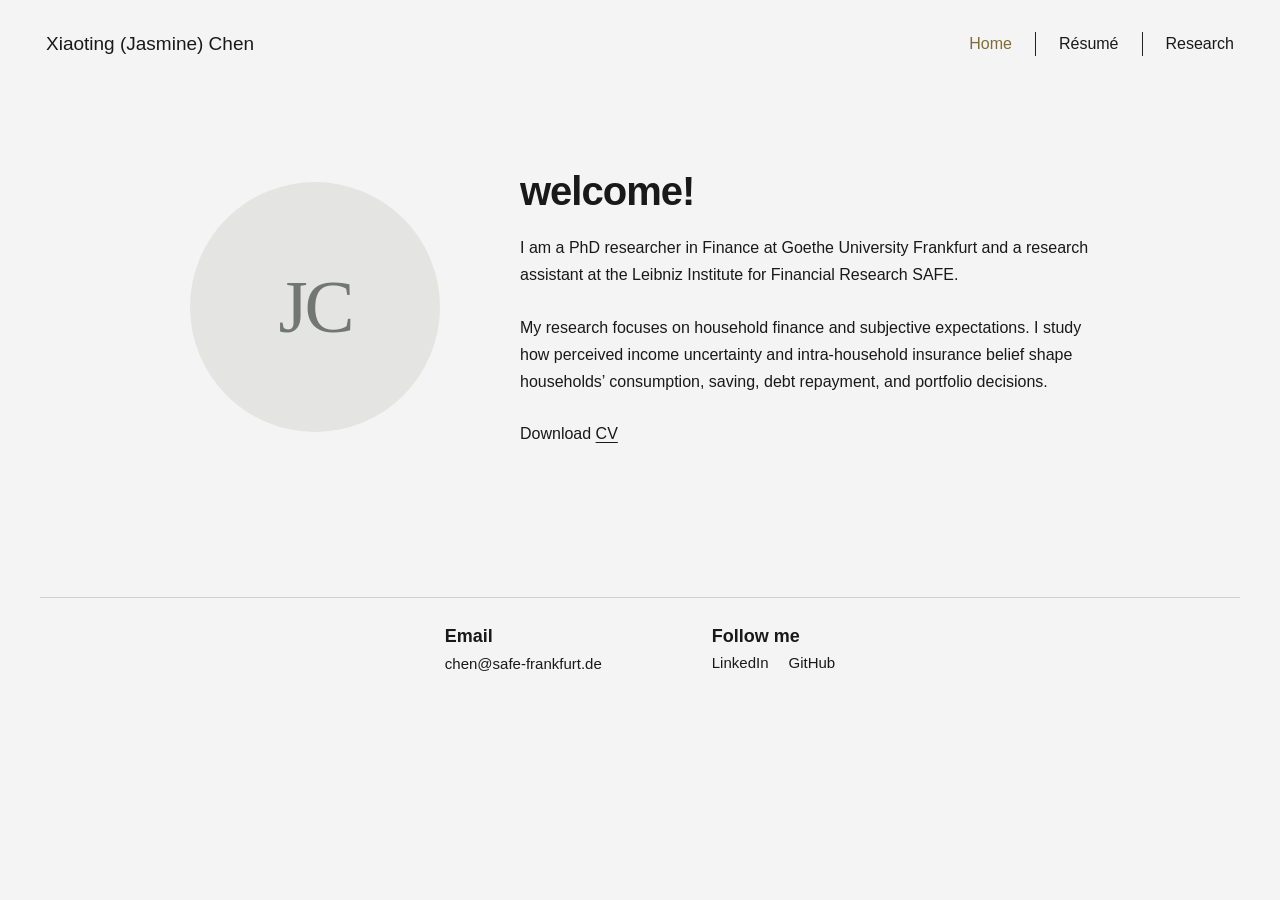
==== commit 9c066676: "Revise research description in index.html Updated the text regarding research focus and corrected mi" ====
--- a/index.html
+++ b/index.html
@@ -8,4 +8,4 @@
 <link rel="icon" type="image/svg+xml" href="data:image/svg+xml,%3Csvg xmlns='http://www.w3.org/2000/svg' viewBox='0 0 40 40'%3E%3Crect width='40' height='40' rx='4' fill='%23152e46'/%3E%3Ctext x='20' y='28' text-anchor='middle' font-family='Georgia' font-size='27' fill='white'%3EC%3C/text%3E%3C/svg%3E">
 <link rel="stylesheet" href="style.css">
 </head>
-<body><a class="skip" href="#main">Skip to content</a><header><a class="wordmark" href="index.html">Xiaoting (Jasmine) Chen</a><nav aria-label="Main navigation"><a href="index.html" aria-current="page">Home</a><a href="resume.html">Résumé</a><a href="research.html">Research</a></nav></header><main id="main" class="home"><div class="portrait" aria-label="Jasmine Chen initials; portrait to be added"><span>JC</span></div><section class="welcome"><h1>welcome!</h1><p>I am a PhD researcher in Finance at Goethe University Frankfurt and a research assistant at the Leibniz Institute for Financial Research SAFE.</p><p>My research focuses on household finance and subjective expectations. I study how perceived income uncertainty and insurance within the family shape households’ consumption, saving, debt repayment, and portfolio decisions.</p><p class="download">Download <a href="Chen_Resume.pdf">CV</a></p></section></main><footer><div><h2>Email</h2><a href="mailto:chen@safe-frankfurt.de">chen@safe-frankfurt.de</a></div><div><h2>Follow me</h2><div class="social"><a href="https://www.linkedin.com/in/jasminechen1211/">LinkedIn</a><a href="https://github.com/JCGH1211">GitHub</a></div></div></footer></body></html>+<body><a class="skip" href="#main">Skip to content</a><header><a class="wordmark" href="index.html">Xiaoting (Jasmine) Chen</a><nav aria-label="Main navigation"><a href="index.html" aria-current="page">Home</a><a href="resume.html">Résumé</a><a href="research.html">Research</a></nav></header><main id="main" class="home"><div class="portrait" aria-label="Jasmine Chen initials; portrait to be added"><span>JC</span></div><section class="welcome"><h1>welcome!</h1><p>I am a PhD researcher in Finance at Goethe University Frankfurt and a research assistant at the Leibniz Institute for Financial Research SAFE.</p><p>My research focuses on household finance and subjective expectations. I study how perceived income uncertainty and intra-household insurance belief shape households’ consumption, saving, debt repayment, and portfolio decisions.</p><p class="download">Download <a href="Chen_Resume.pdf">CV</a></p></section></main><footer><div><h2>Email</h2><a href="mailto:chen@safe-frankfurt.de">chen@safe-frankfurt.de</a></div><div><h2>Follow me</h2><div class="social"><a href="https://www.linkedin.com/in/jasminechen1211/">LinkedIn</a><a href="https://github.com/JCGH1211">GitHub</a></div></div></footer></body></html>
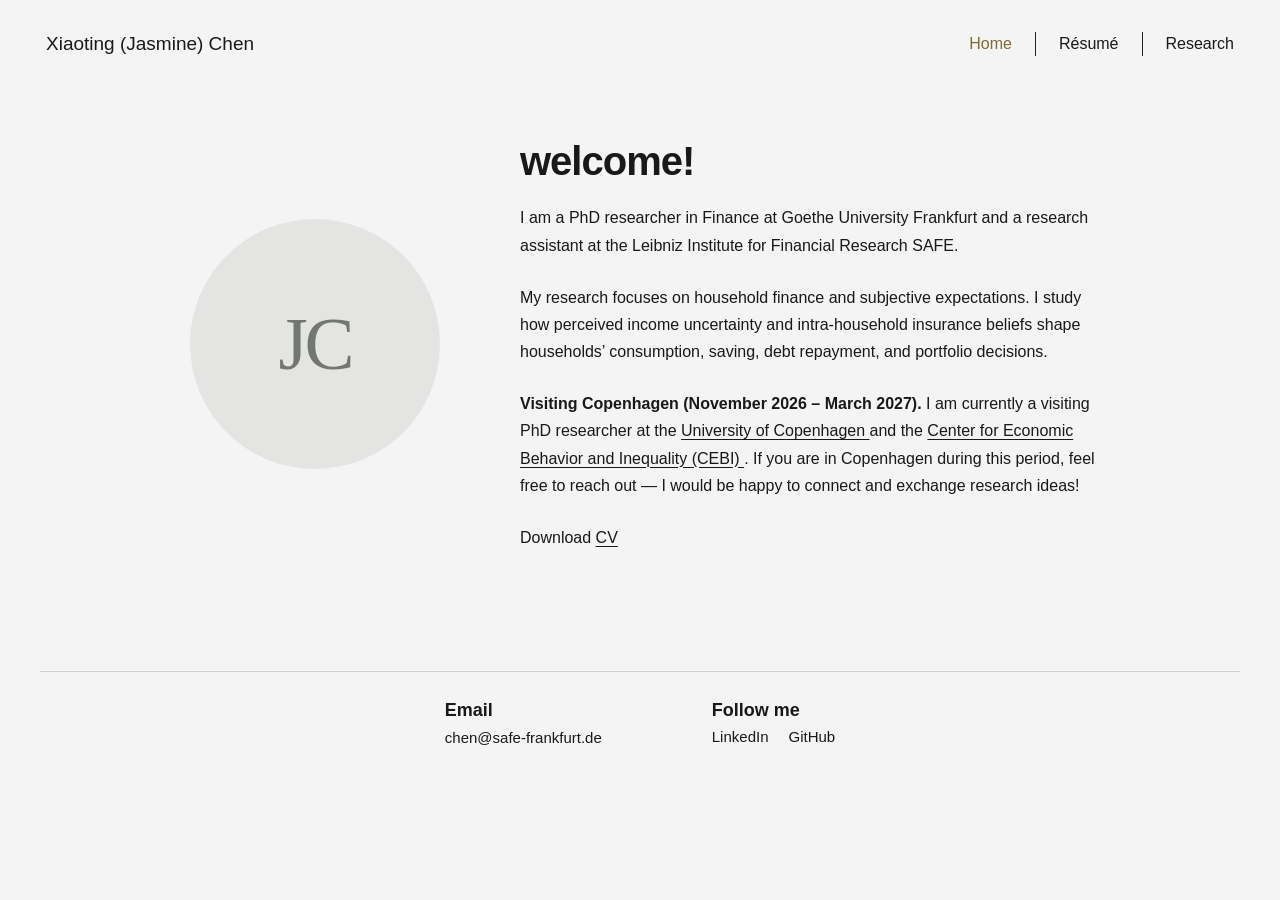
==== commit 2d7e89d1: "Revise index.html with updated content and structure Updated the HTML structure and added visiting r" ====
--- a/index.html
+++ b/index.html
@@ -1,11 +1,104 @@
+
 <!doctype html>
 <html lang="en">
 <head>
-<meta charset="utf-8"><meta name="viewport" content="width=device-width, initial-scale=1">
-<title>Xiaoting (Jasmine) Chen | Household Finance</title>
-<meta name="description" content="Xiaoting (Jasmine) Chen, PhD researcher in finance at Goethe University Frankfurt. Research on household finance, income uncertainty, and expectations.">
-<meta name="theme-color" content="#f4f4f4">
-<link rel="icon" type="image/svg+xml" href="data:image/svg+xml,%3Csvg xmlns='http://www.w3.org/2000/svg' viewBox='0 0 40 40'%3E%3Crect width='40' height='40' rx='4' fill='%23152e46'/%3E%3Ctext x='20' y='28' text-anchor='middle' font-family='Georgia' font-size='27' fill='white'%3EC%3C/text%3E%3C/svg%3E">
-<link rel="stylesheet" href="style.css">
+  <meta charset="utf-8">
+  <meta name="viewport" content="width=device-width, initial-scale=1">
+
+  <title>Xiaoting (Jasmine) Chen | Household Finance</title>
+
+  <meta name="description"
+        content="Xiaoting (Jasmine) Chen, PhD researcher in finance at Goethe University Frankfurt and visiting researcher at the University of Copenhagen and CEBI. Research on household finance, income uncertainty, and expectations.">
+
+  <meta name="theme-color" content="#f4f4f4">
+
+  <link rel="icon" type="image/svg+xml"
+        href="data:image/svg+xml,%3Csvg xmlns='http://www.w3.org/2000/svg' viewBox='0 0 40 40'%3E%3Crect width='40' height='40' rx='4' fill='%23152e46'/%3E%3Ctext x='20' y='28' text-anchor='middle' font-family='Georgia' font-size='27' fill='white'%3EC%3C/text%3E%3C/svg%3E">
+
+  <link rel="stylesheet" href="style.css">
 </head>
-<body><a class="skip" href="#main">Skip to content</a><header><a class="wordmark" href="index.html">Xiaoting (Jasmine) Chen</a><nav aria-label="Main navigation"><a href="index.html" aria-current="page">Home</a><a href="resume.html">Résumé</a><a href="research.html">Research</a></nav></header><main id="main" class="home"><div class="portrait" aria-label="Jasmine Chen initials; portrait to be added"><span>JC</span></div><section class="welcome"><h1>welcome!</h1><p>I am a PhD researcher in Finance at Goethe University Frankfurt and a research assistant at the Leibniz Institute for Financial Research SAFE.</p><p>My research focuses on household finance and subjective expectations. I study how perceived income uncertainty and intra-household insurance belief shape households’ consumption, saving, debt repayment, and portfolio decisions.</p><p class="download">Download <a href="Chen_Resume.pdf">CV</a></p></section></main><footer><div><h2>Email</h2><a href="mailto:chen@safe-frankfurt.de">chen@safe-frankfurt.de</a></div><div><h2>Follow me</h2><div class="social"><a href="https://www.linkedin.com/in/jasminechen1211/">LinkedIn</a><a href="https://github.com/JCGH1211">GitHub</a></div></div></footer></body></html>
+
+<body>
+  <a class="skip" href="#main">Skip to content</a>
+
+  <header>
+    <a class="wordmark" href="index.html">
+      Xiaoting (Jasmine) Chen
+    </a>
+
+    <nav aria-label="Main navigation">
+      <a href="index.html" aria-current="page">Home</a>
+      <a href="resume.html">Résumé</a>
+      <a href="research.html">Research</a>
+    </nav>
+  </header>
+
+  <main id="main" class="home">
+
+    <div class="portrait"
+         aria-label="Jasmine Chen initials; portrait to be added">
+      <span>JC</span>
+    </div>
+
+    <section class="welcome">
+
+      <h1>welcome!</h1>
+
+      <p>
+        I am a PhD researcher in Finance at Goethe University
+        Frankfurt and a research assistant at the Leibniz
+        Institute for Financial Research SAFE.
+      </p>
+
+      <p>
+        My research focuses on household finance and subjective
+        expectations. I study how perceived income uncertainty
+        and intra-household insurance beliefs shape households’
+        consumption, saving, debt repayment, and portfolio decisions.
+      </p>
+
+      <!-- Visiting affiliation -->
+      <p>
+        <strong>Visiting Copenhagen (November 2026 – March 2027).</strong>
+        I am currently a visiting PhD researcher at the
+        <a href="https://www.ku.dk/english/">
+          University of Copenhagen
+        </a>
+        and the
+        <a href="https://www.econ.ku.dk/cebi/">
+          Center for Economic Behavior and Inequality (CEBI)
+        </a>.
+        If you are in Copenhagen during this period, feel free to
+        reach out — I would be happy to connect and exchange
+        research ideas!
+      </p>
+
+      <p class="download">
+        Download <a href="Chen_Resume.pdf">CV</a>
+      </p>
+
+    </section>
+  </main>
+
+  <footer>
+    <div>
+      <h2>Email</h2>
+      <a href="mailto:chen@safe-frankfurt.de">
+        chen@safe-frankfurt.de
+      </a>
+    </div>
+
+    <div>
+      <h2>Follow me</h2>
+      <div class="social">
+        <a href="https://www.linkedin.com/in/jasminechen1211/">
+          LinkedIn
+        </a>
+        <a href="https://github.com/JCGH1211">
+          GitHub
+        </a>
+      </div>
+    </div>
+  </footer>
+</body>
+</html>
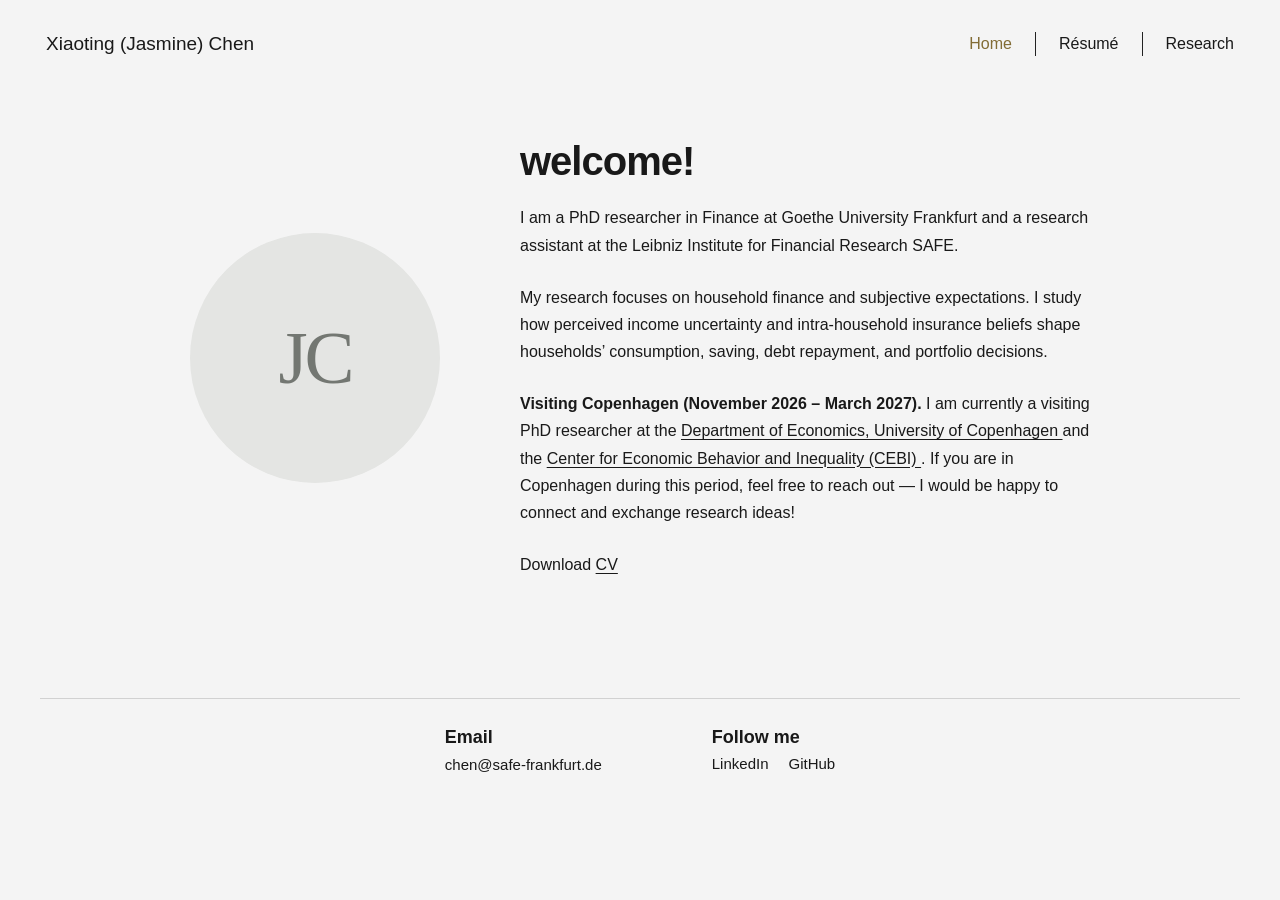
==== commit d4c1072a: "Revise visiting Copenhagen section in index.html Updated visiting affiliation details in the HTML." ====
--- a/index.html
+++ b/index.html
@@ -58,20 +58,22 @@
       </p>
 
       <!-- Visiting affiliation -->
-      <p>
-        <strong>Visiting Copenhagen (November 2026 – March 2027).</strong>
-        I am currently a visiting PhD researcher at the
-        <a href="https://www.ku.dk/english/">
-          University of Copenhagen
-        </a>
-        and the
-        <a href="https://www.econ.ku.dk/cebi/">
-          Center for Economic Behavior and Inequality (CEBI)
-        </a>.
-        If you are in Copenhagen during this period, feel free to
-        reach out — I would be happy to connect and exchange
-        research ideas!
-      </p>
+      
+<p>
+  <strong>Visiting Copenhagen (November 2026 – March 2027).</strong>
+  I am currently a visiting PhD researcher at the
+  <a href="https://www.econ.ku.dk/english/">
+    Department of Economics, University of Copenhagen
+  </a>
+  and the
+  <a href="https://www.econ.ku.dk/cebi/">
+    Center for Economic Behavior and Inequality (CEBI)
+  </a>.
+  If you are in Copenhagen during this period, feel free to
+  reach out — I would be happy to connect and exchange
+  research ideas!
+</p>
+
 
       <p class="download">
         Download <a href="Chen_Resume.pdf">CV</a>
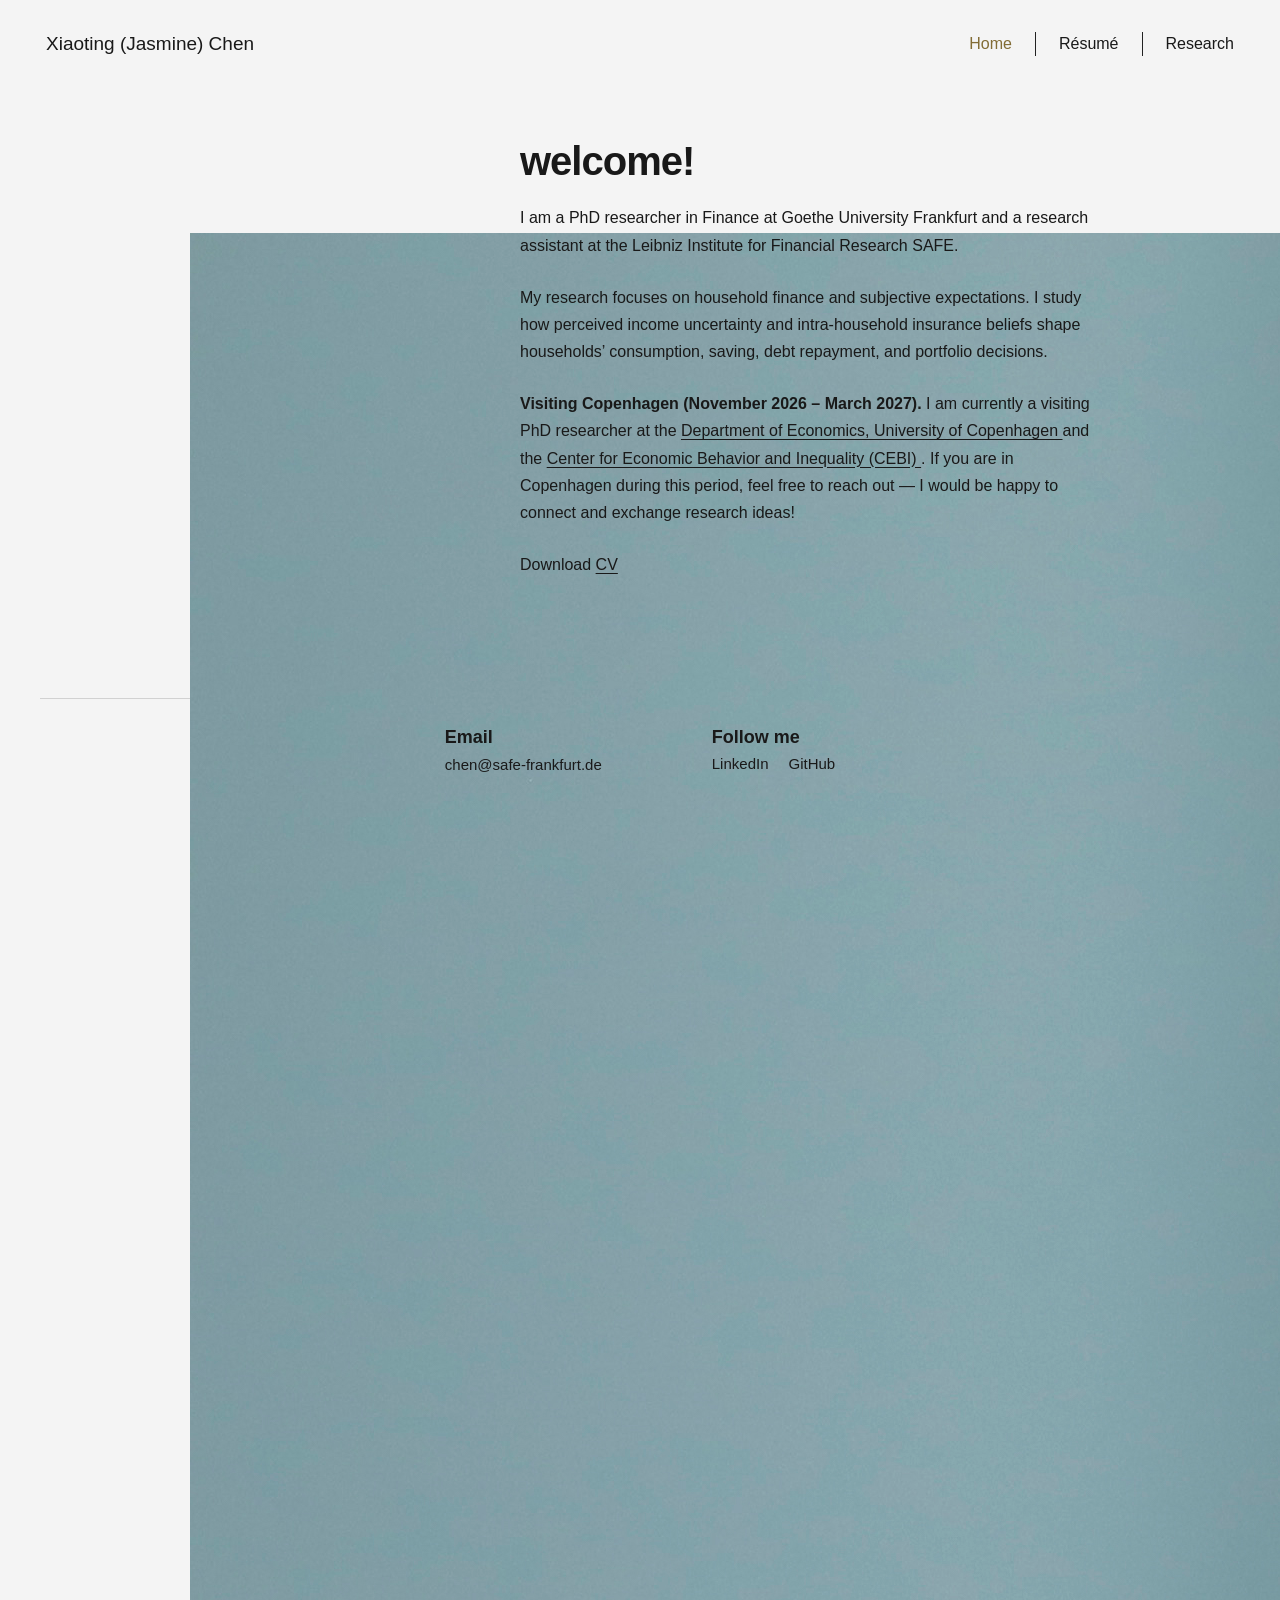
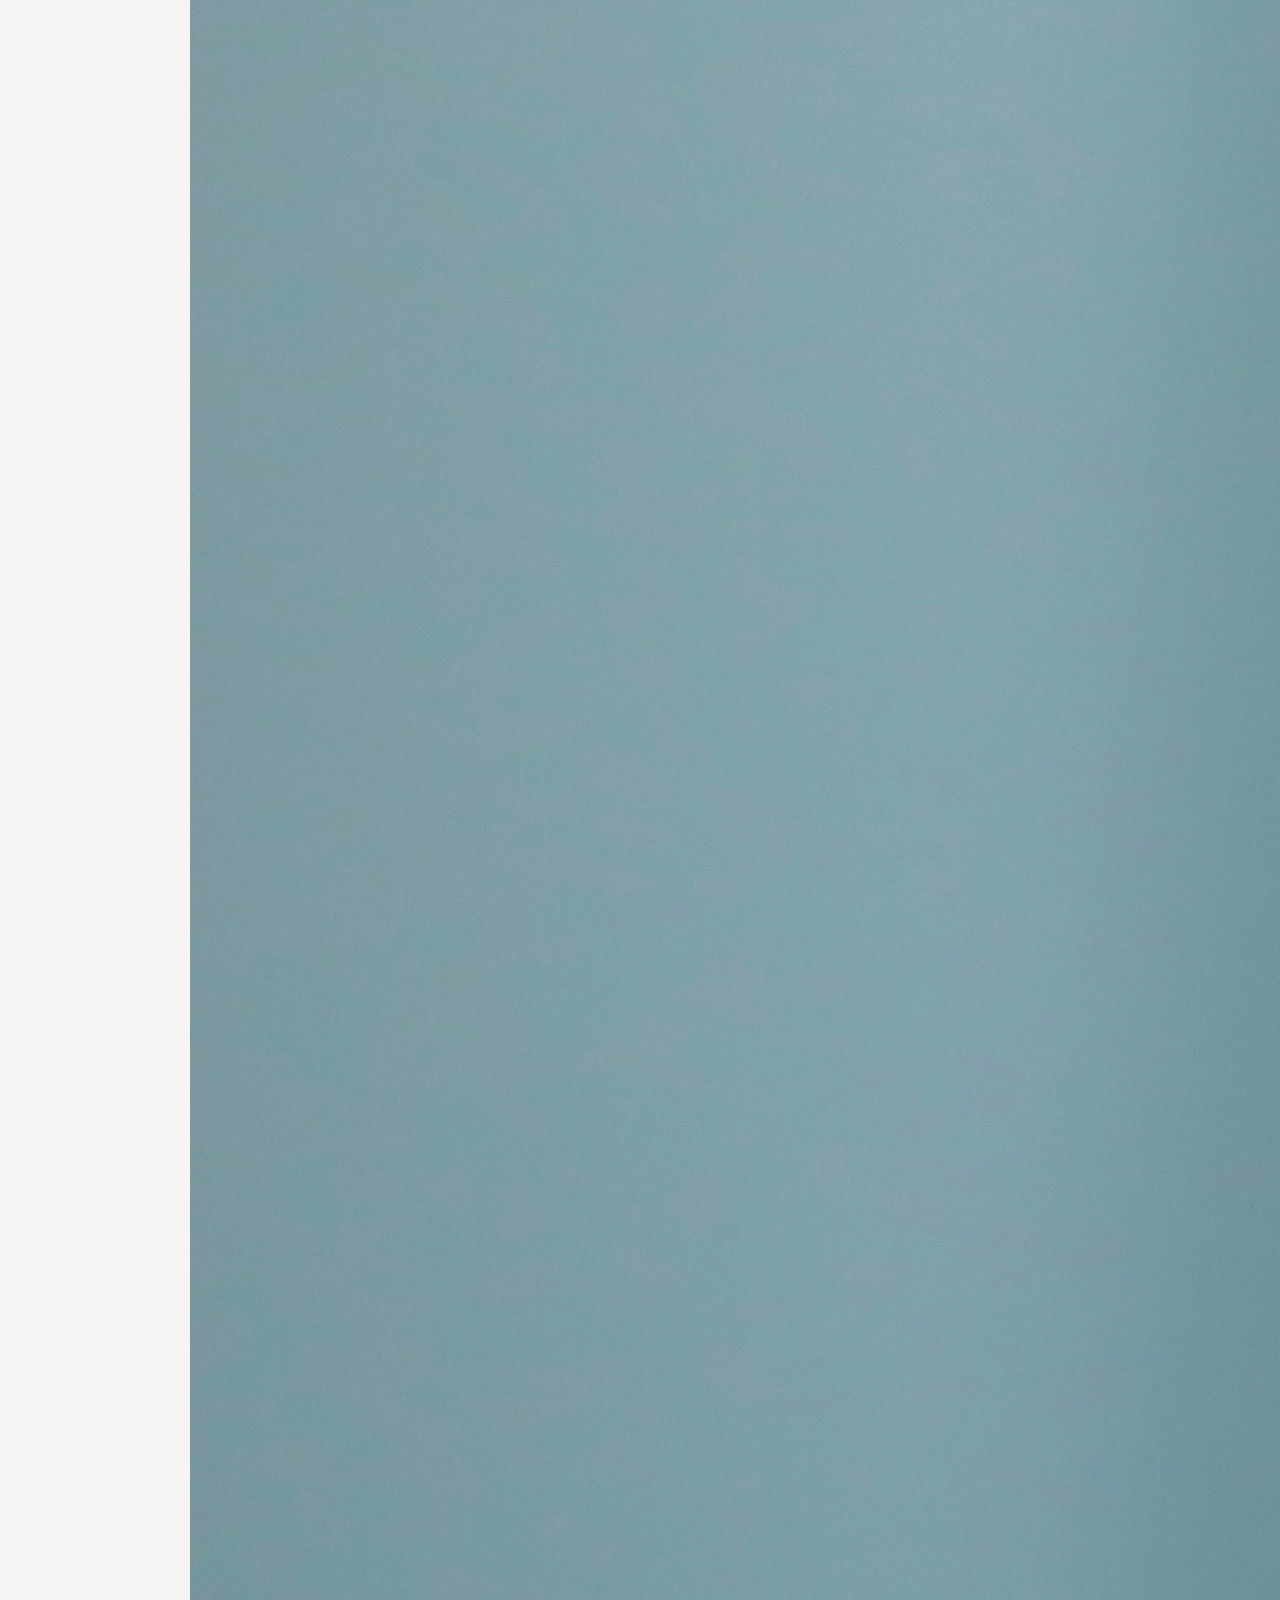
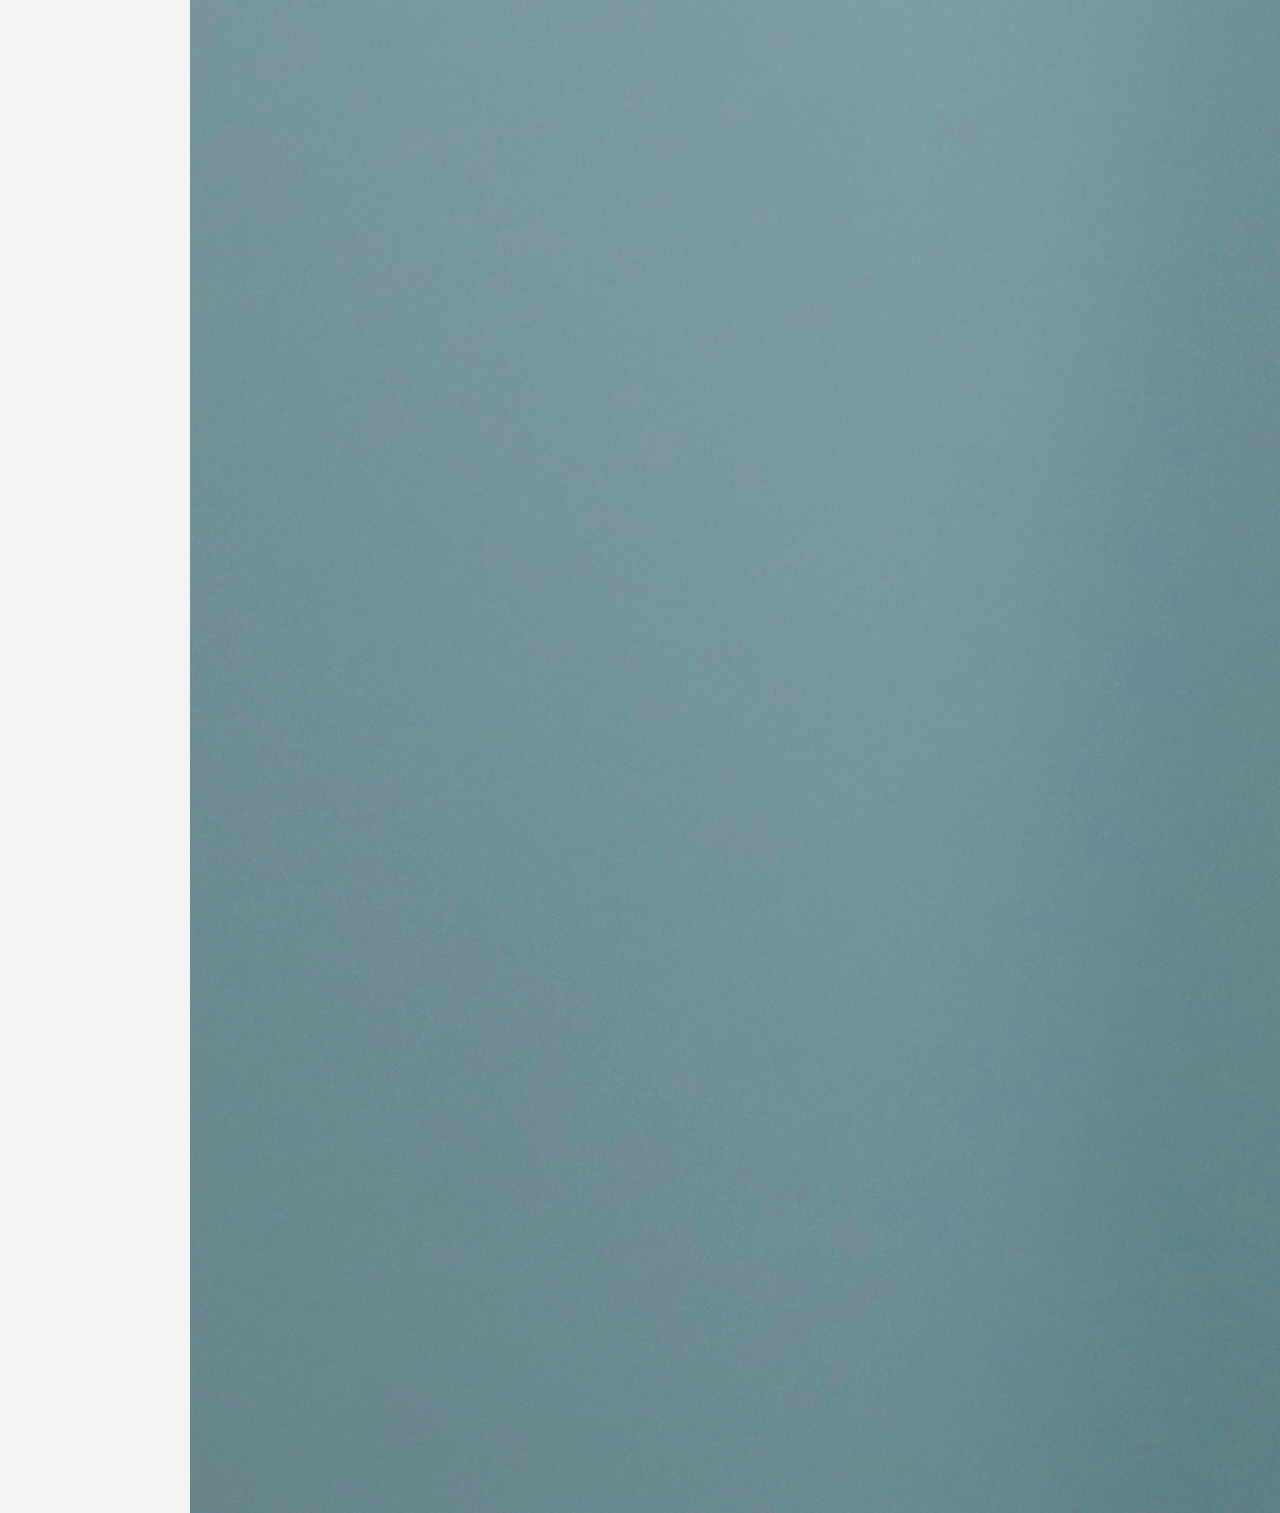
==== commit 821e4cda: "Update portrait section with image Replaced placeholder portrait with actual image of Jasmine Chen." ====
--- a/index.html
+++ b/index.html
@@ -35,10 +35,13 @@
 
   <main id="main" class="home">
 
-    <div class="portrait"
-         aria-label="Jasmine Chen initials; portrait to be added">
-      <span>JC</span>
-    </div>
+    <div class="portrait">
+  <img
+    src="Chen_Photo.jpg"
+    alt="Portrait of Xiaoting (Jasmine) Chen"
+    class="profile-photo"
+  >
+</div>
 
     <section class="welcome">
 
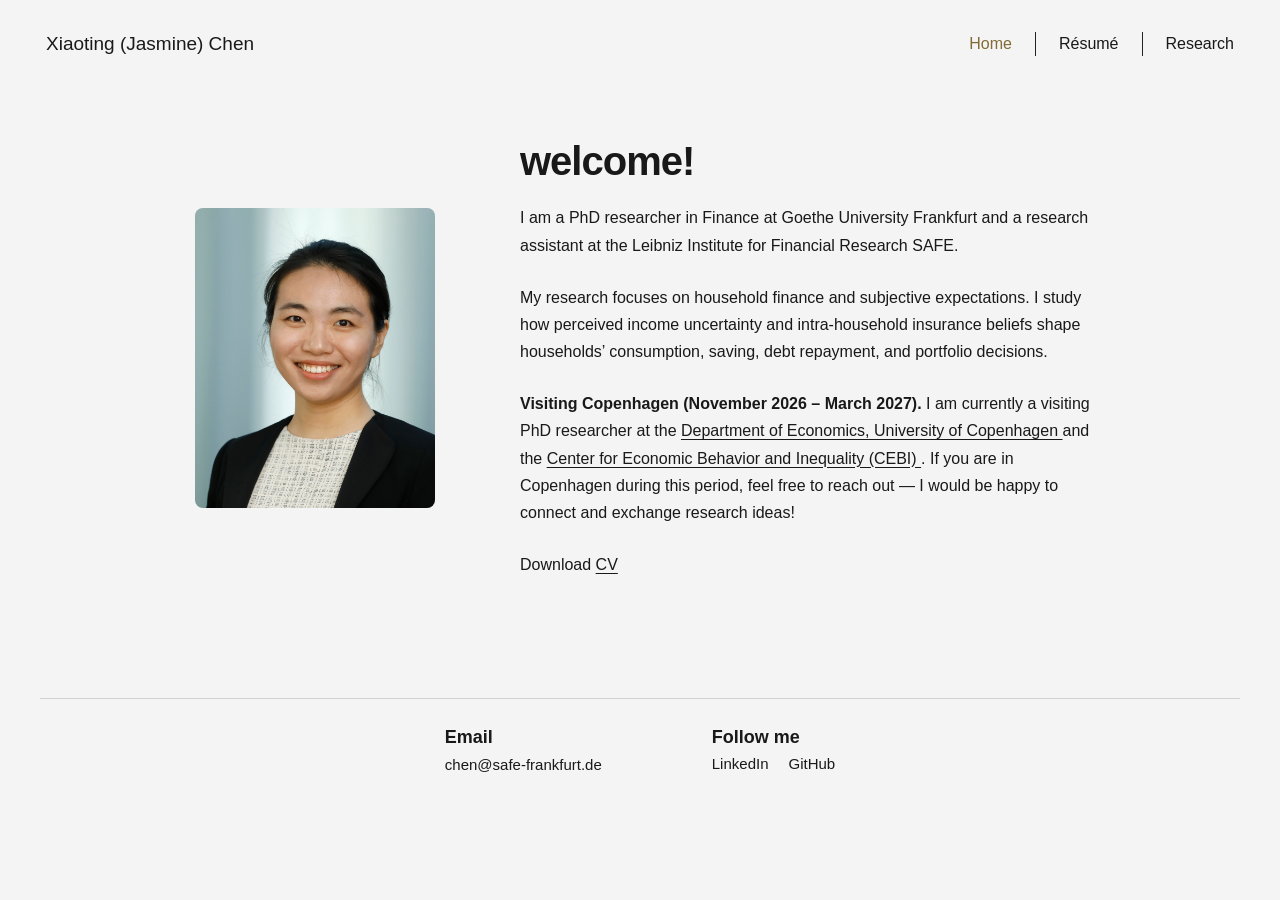
==== commit 2c86c708: "Update GitHub link in index.html" ====
--- a/index.html
+++ b/index.html
@@ -99,7 +99,7 @@
         <a href="https://www.linkedin.com/in/jasminechen1211/">
           LinkedIn
         </a>
-        <a href="https://github.com/JCGH1211">
+        <a href="https://github.com/jasminechenxiaoting">
           GitHub
         </a>
       </div>
--- a/style.css
+++ b/style.css
@@ -1 +1,25 @@
-:root{color-scheme:light;--bg:#f4f4f4;--ink:#191919;--muted:#5b5b5b;--accent:#826c35}*{box-sizing:border-box}body{margin:0;background:var(--bg);color:var(--ink);font-family:"Avenir Next",Avenir,"Segoe UI",Arial,sans-serif;font-size:16px;line-height:1.65;font-weight:400}a{color:inherit;text-underline-offset:3px}a:hover{color:var(--accent)}a:focus-visible,summary:focus-visible{outline:2px solid var(--accent);outline-offset:5px}header{max-width:1400px;padding:28px 46px;display:flex;justify-content:space-between;align-items:center;gap:30px;margin:auto}.wordmark{text-decoration:none;font-size:19px;font-weight:400}nav{display:flex;align-items:center}nav a{padding:0 23px;border-left:1px solid #222;text-decoration:none;font-size:16px;line-height:1.5}nav a:first-child{border:0}nav a:last-child{padding-right:0}nav a[aria-current=page]{color:var(--accent)}main{max-width:980px;margin:auto}.home{min-height:480px;display:grid;grid-template-columns:280px minmax(0,1fr);align-items:center;gap:65px;padding:50px 25px 90px}.portrait{width:250px;height:250px;border-radius:50%;background:#e4e5e3;display:grid;place-items:center;justify-self:center;color:#737772}.portrait span{font-family:Georgia,serif;font-size:75px;font-weight:400;letter-spacing:-.04em}.welcome h1{font-size:40px;line-height:1.2;margin:0 0 19px;letter-spacing:-.025em}.welcome p{margin:0 0 25px;line-height:1.7}.welcome .download{margin-top:25px;margin-bottom:0}footer{border-top:1px solid #d1d1d1;max-width:1200px;margin:30px auto 0;padding:27px 25px 52px;display:flex;justify-content:center;gap:110px}footer h2{font-size:18px;line-height:1.3;margin:0 0 2px;font-weight:650}footer a{font-size:15px;text-decoration:none}.social{display:flex;gap:20px}.document{padding:35px 25px 60px;min-height:480px}.document h1{font-size:30px;line-height:1.2;margin:0 0 25px;font-weight:600}.section-label{font-size:19px;font-weight:500;margin:0 0 27px;color:var(--muted)}.paper{margin-bottom:46px}.paper h3{font-size:19px;line-height:1.5;margin:0 0 5px;font-weight:600;text-decoration:underline;text-decoration-thickness:1px;text-underline-offset:3px}.paper-label{font-size:14px;font-style:italic;color:var(--muted);margin:0 0 5px}.authors{margin:0 0 12px;font-style:italic;font-size:15px}.paper p{line-height:1.6}details{margin:18px 0}summary{font-size:14px;cursor:pointer;width:fit-content;color:var(--muted)}details p{margin:10px 0}.text-link{font-size:15px}.presentations ul{font-size:14px}.resume-download{margin:-8px 0 42px}.section-heading h2{font-size:23px;font-weight:550;line-height:1.4;margin:30px 0 22px}.entry{display:flex;gap:25px;justify-content:space-between;margin:0 0 26px}.entry h3,.background-grid h3{font-size:17px;font-weight:600;margin:0 0 4px}.entry p{margin:3px 0;font-size:15px}.entry .role{font-style:italic}.entry .date{white-space:nowrap;color:var(--muted);font-size:14px}.background-grid{display:grid;grid-template-columns:1fr 1fr;gap:45px;margin-top:30px}ul{padding-left:20px}li{margin:6px 0}.background-grid li{font-size:15px}.skip{position:absolute;left:15px;top:-100px;background:white;padding:10px}.skip:focus{top:10px}@media(min-width:1400px){.home{min-height:560px}footer{margin-top:50px}}@media(max-width:760px){header{padding:24px;flex-direction:column;gap:18px}.wordmark{font-size:21px}nav a{padding:0 20px}nav a:last-child{padding-right:20px}.home{grid-template-columns:1fr;gap:32px;padding:35px 28px 45px;max-width:570px}.portrait{width:190px;height:190px}.portrait span{font-size:60px}.welcome h1{font-size:35px}.document{padding:30px 25px}.entry{display:block}.entry .date{white-space:normal}.background-grid{grid-template-columns:1fr;gap:22px}footer{margin:20px 24px 0;gap:35px;flex-wrap:wrap;justify-content:flex-start;padding:24px 0 35px}}@media print{body{background:white}header nav,.skip{display:none}.document{padding:15px}footer{margin:0}.paper,.entry{break-inside:avoid}summary{display:none}}
+:root{color-scheme:light;--bg:#f4f4f4;--ink:#191919;--muted:#5b5b5b;--accent:#826c35}*{box-sizing:border-box}body{margin:0;background:var(--bg);color:var(--ink);font-family:"Avenir Next",Avenir,"Segoe UI",Arial,sans-serif;font-size:16px;line-height:1.65;font-weight:400}a{color:inherit;text-underline-offset:3px}a:hover{color:var(--accent)}a:focus-visible,summary:focus-visible{outline:2px solid var(--accent);outline-offset:5px}header{max-width:1400px;padding:28px 46px;display:flex;justify-content:space-between;align-items:center;gap:30px;margin:auto}.wordmark{text-decoration:none;font-size:19px;font-weight:400}nav{display:flex;align-items:center}nav a{padding:0 23px;border-left:1px solid #222;text-decoration:none;font-size:16px;line-height:1.5}nav a:first-child{border:0}nav a:last-child{padding-right:0}nav a[aria-current=page]{color:var(--accent)}main{max-width:980px;margin:auto}.home{min-height:480px;display:grid;grid-template-columns:280px minmax(0,1fr);align-items:center;gap:65px;padding:50px 25px 90px}.portrait{width:250px;height:250px;border-radius:50%;background:#e4e5e3;display:grid;place-items:center;justify-self:center;color:#737772}.portrait span{font-family:Georgia,serif;font-size:75px;font-weight:400;letter-spacing:-.04em}.welcome h1{font-size:40px;line-height:1.2;margin:0 0 19px;letter-spacing:-.025em}.welcome p{margin:0 0 25px;line-height:1.7}.welcome .download{margin-top:25px;margin-bottom:0}footer{border-top:1px solid #d1d1d1;max-width:1200px;margin:30px auto 0;padding:27px 25px 52px;display:flex;justify-content:center;gap:110px}footer h2{font-size:18px;line-height:1.3;margin:0 0 2px;font-weight:650}footer a{font-size:15px;text-decoration:none}.social{display:flex;gap:20px}.document{padding:35px 25px 60px;min-height:480px}.document h1{font-size:30px;line-height:1.2;margin:0 0 25px;font-weight:600}.section-label{font-size:19px;font-weight:500;margin:0 0 27px;color:var(--muted)}.paper{margin-bottom:46px}.paper h3{font-size:19px;line-height:1.5;margin:0 0 5px;font-weight:600;text-decoration:underline;text-decoration-thickness:1px;text-underline-offset:3px}.paper-label{font-size:14px;font-style:italic;color:var(--muted);margin:0 0 5px}.authors{margin:0 0 12px;font-style:italic;font-size:15px}.paper p{line-height:1.6}details{margin:18px 0}summary{font-size:14px;cursor:pointer;width:fit-content;color:var(--muted)}details p{margin:10px 0}.text-link{font-size:15px}.presentations ul{font-size:14px}.resume-download{margin:-8px 0 42px}.section-heading h2{font-size:23px;font-weight:550;line-height:1.4;margin:30px 0 22px}.entry{display:flex;gap:25px;justify-content:space-between;margin:0 0 26px}.entry h3,.background-grid h3{font-size:17px;font-weight:600;margin:0 0 4px}.entry p{margin:3px 0;font-size:15px}.entry .role{font-style:italic}.entry .date{white-space:nowrap;color:var(--muted);font-size:14px}.background-grid{display:grid;grid-template-columns:1fr 1fr;gap:45px;margin-top:30px}ul{padding-left:20px}li{margin:6px 0}.background-grid li{font-size:15px}.skip{position:absolute;left:15px;top:-100px;background:white;padding:10px}.skip:focus{top:10px}@media(min-width:1400px){.home{min-height:560px}footer{margin-top:50px}}@media(max-width:760px){header{padding:24px;flex-direction:column;gap:18px}.wordmark{font-size:21px}nav a{padding:0 20px}nav a:last-child{padding-right:20px}.home{grid-template-columns:1fr;gap:32px;padding:35px 28px 45px;max-width:570px}.portrait{width:190px;height:190px}.portrait span{font-size:60px}.welcome h1{font-size:35px}.document{padding:30px 25px}.entry{display:block}.entry .date{white-space:normal}.background-grid{grid-template-columns:1fr;gap:22px}footer{margin:20px 24px 0;gap:35px;flex-wrap:wrap;justify-content:flex-start;padding:24px 0 35px}}@media print{body{background:white}header nav,.skip{display:none}.document{padding:15px}footer{margin:0}.paper,.entry{break-inside:avoid}summary{display:none}} /* Academic profile portrait */
+.home .portrait {
+  width: 240px;
+  height: 300px;
+  max-width: 100%;
+  flex-shrink: 0;
+  overflow: hidden;
+  border-radius: 8px;
+  padding: 0;
+}
+
+.home .portrait .profile-photo {
+  display: block;
+  width: 100%;
+  height: 100%;
+  object-fit: cover;
+  object-position: center top;
+}
+
+@media (max-width: 650px) {
+  .home .portrait {
+    width: 180px;
+    height: 225px;
+  }
+}
